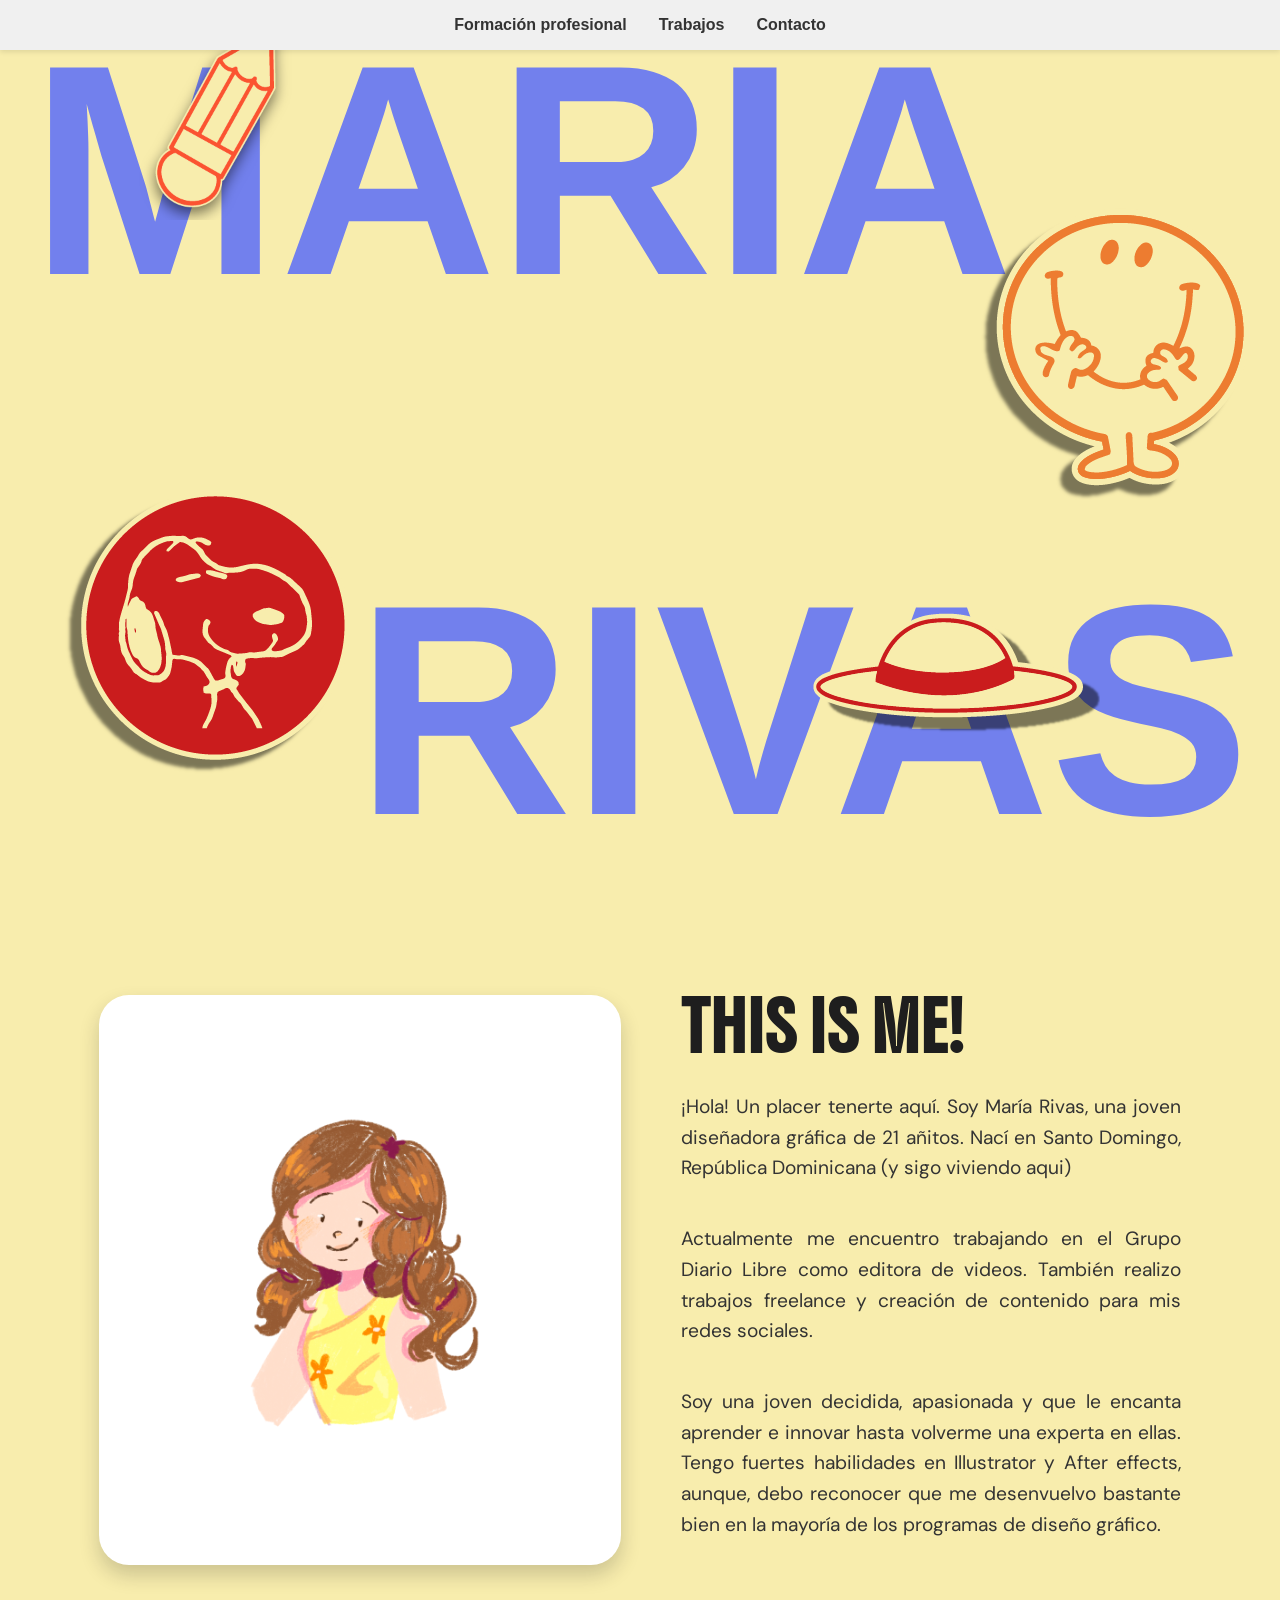
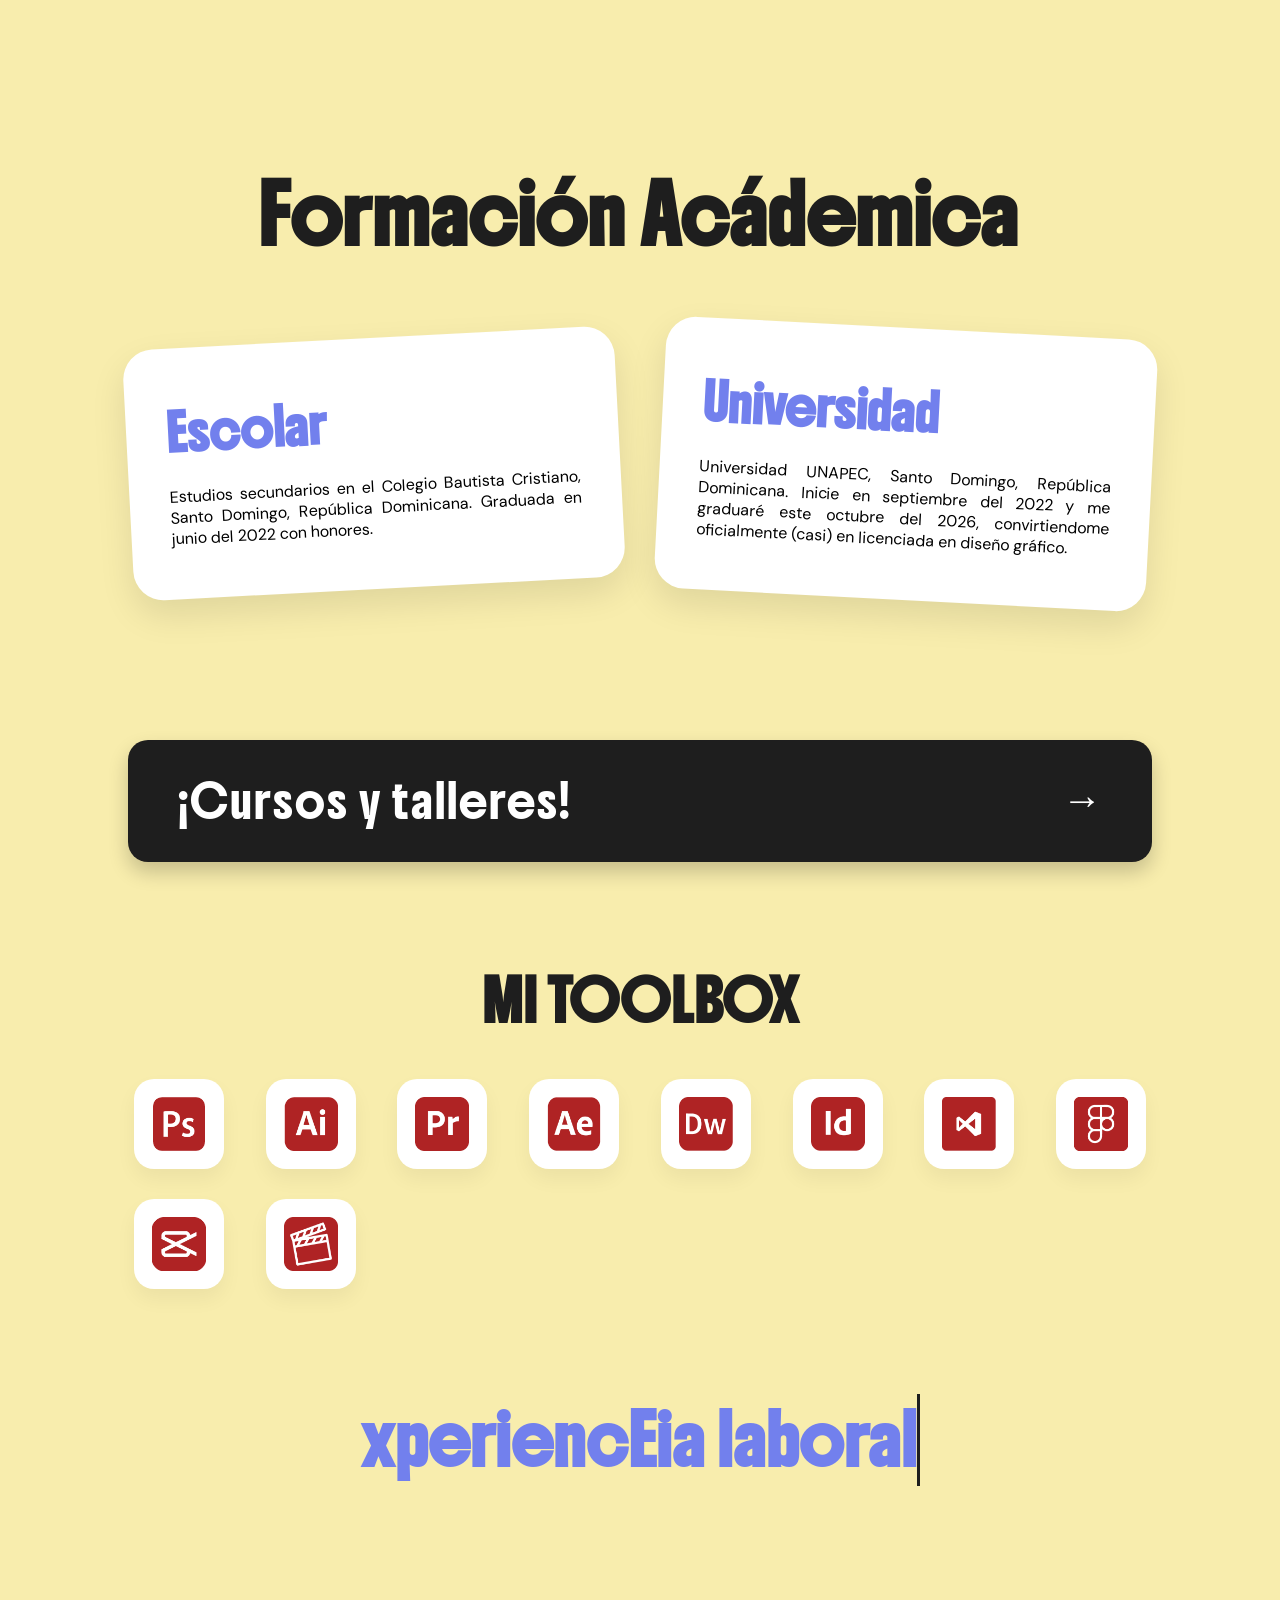
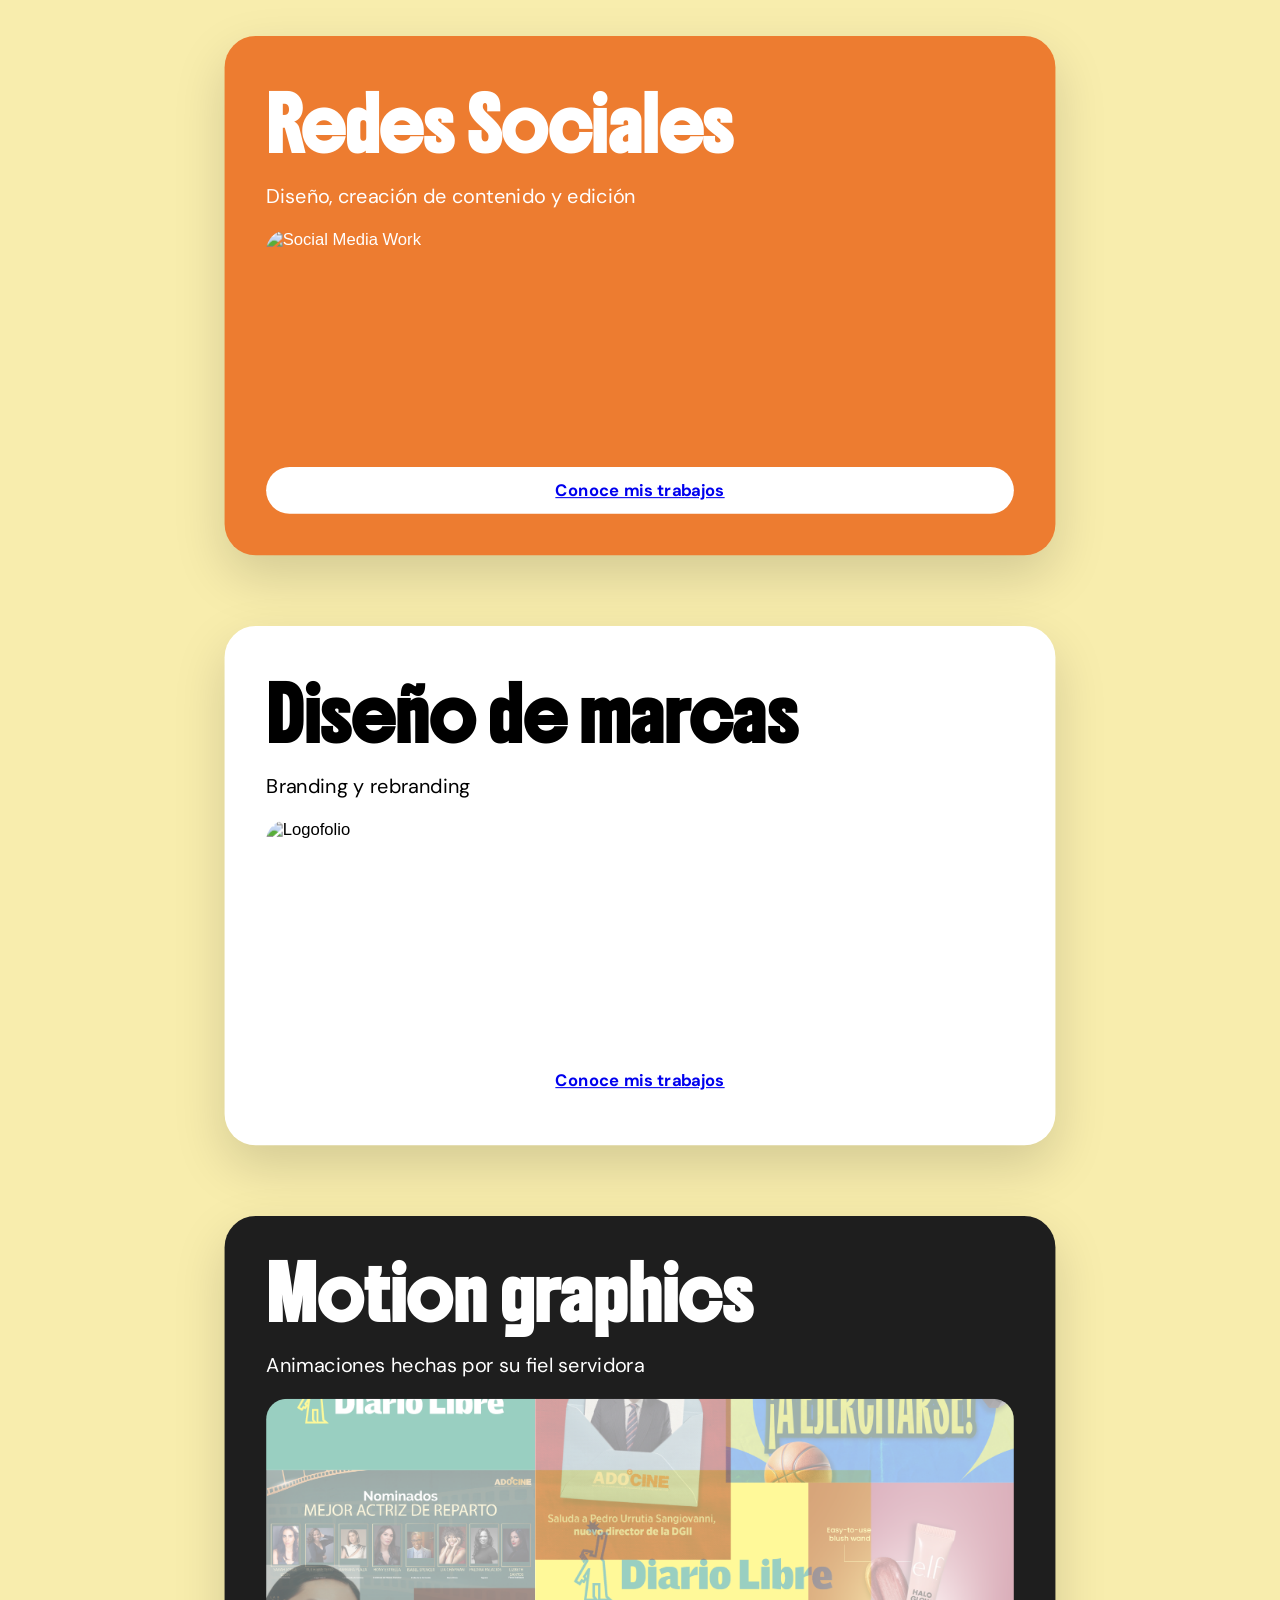
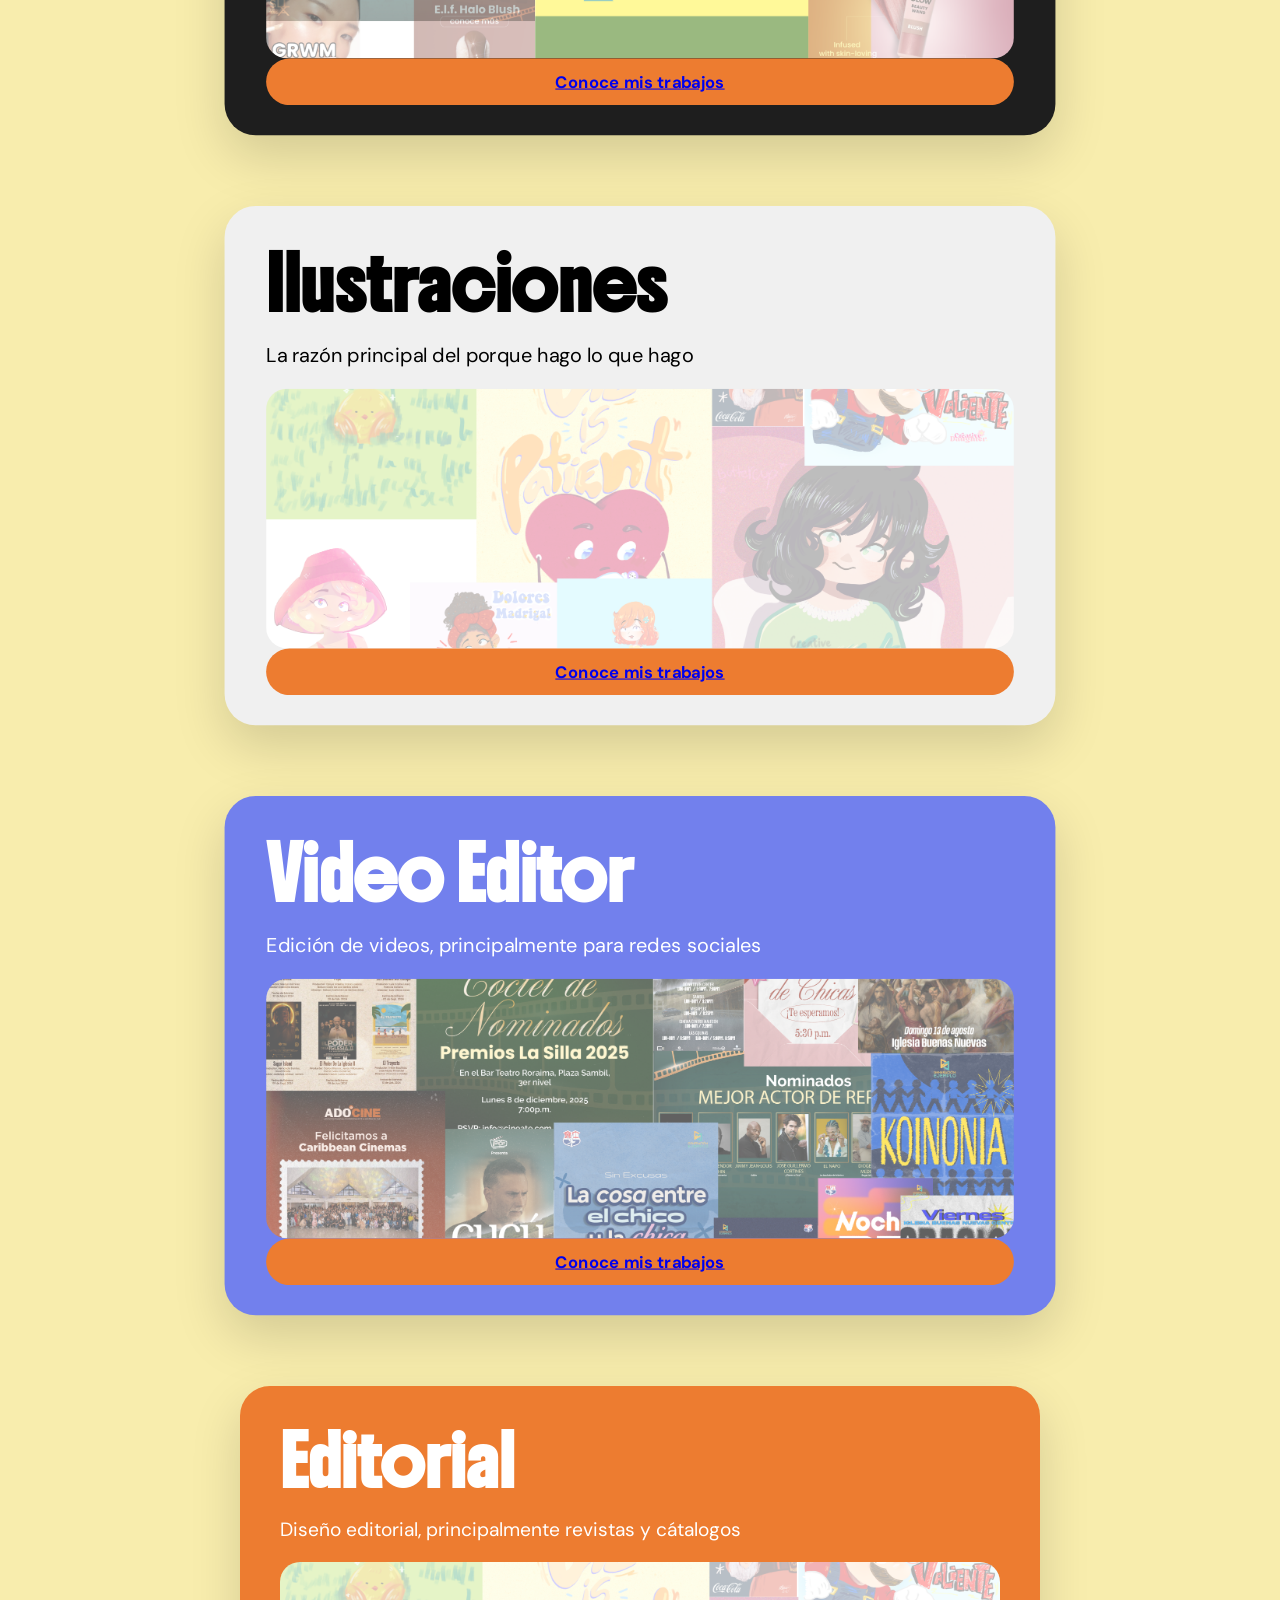
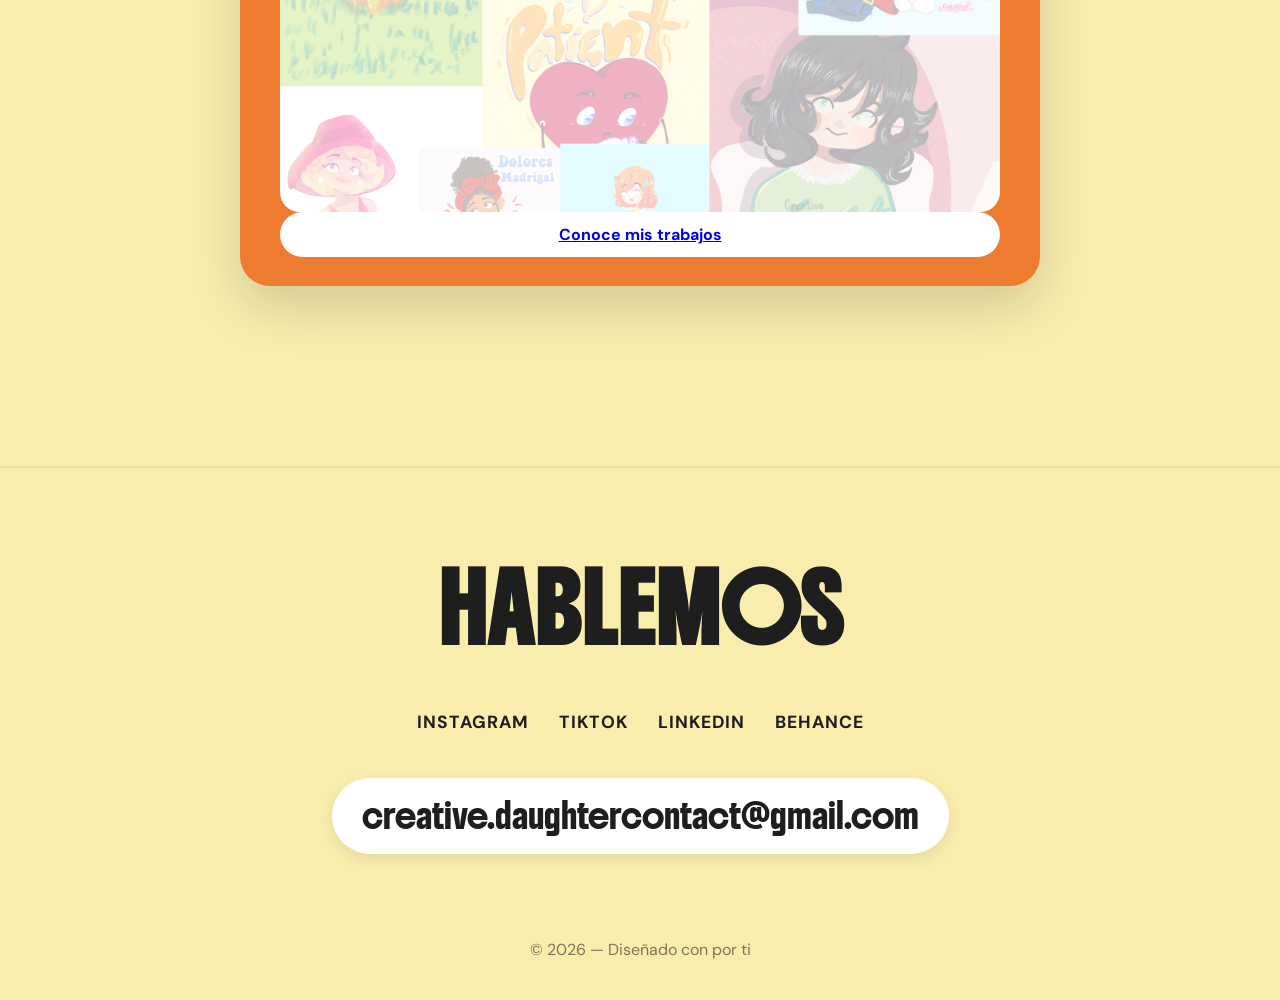
==== index.html @ 7b5ccd57 "Add files via upload" ====
<!DOCTYPE html>
<html lang="en">
<head>
  <meta charset="UTF-8" />
  <meta name="viewport" content="width=device-width, initial-scale=1.0" />
  <title>María Rivas Portfolio</title>
 <link rel="preconnect" href="https://fonts.googleapis.com">
<link rel="preconnect" href="https://fonts.gstatic.com" crossorigin>
<link href="https://fonts.googleapis.com/css2?family=BBH+Hegarty&family=Bahiana&family=Boldonse&family=DM+Sans:ital,opsz,wght@0,9..40,100..1000;1,9..40,100..1000&family=Englebert&family=Figtree:ital,wght@0,300..900;1,300..900&family=Inconsolata:wght@200..900&family=League+Gothic&family=Mea+Culpa&family=Momo+Signature&family=Momo+Trust+Display&family=Outfit:wght@100..900&family=Rubik+Spray+Paint&family=Syne+Mono&family=Zalando+Sans+SemiExpanded:ital,wght@0,200..900;1,200..900&display=swap" rel="stylesheet">
  <link rel="stylesheet" href="styles.css" />

</head>
<body>
  <div class="liquid-bg">
  <div class="blob color-1"></div>
  <div class="blob color-2"></div>
  <div class="blob color-3"></div>
</div>
  <header id="navbar">
    <nav>
      <ul class="nav-links">
        <li><a href="knowme.html" target="_blank">Formación profesional</a></li>
        <li><a href="trabajos.html" target="_blank">Trabajos</a></li>
        <li><a href="contacto.html" target="_blank">Contacto</a></li>
      </ul>
    </nav>
  </header>

 <section class="hero">
  <h1 class="bg-text maria">MARIA</h1>
  <h1 class="bg-text rivas">RIVAS</h1>

 <!-- Decoraciones posicionadas --> <div class="decorations"> 
    <img src="multimedia/iconos/stickers-02.png" alt="Circle" class="slide-in circle" /> 
    <img src="multimedia/iconos/stickers-04.png" alt="Hat" class="slide-in hat" /> 
    <img src="multimedia/iconos/stickers-05.png"alt= "Pencil" class="slide-in pencil" /> 
    <img src="multimedia/iconos/stickers-03.png" alt="Smile" class="slide-in smile" /> 
</div>
</section>
<section class="about">
  <div class="flip-card">
    <div class="flip-card-inner">
      <!-- Cara frontal -->
      <div class="flip-card-front">
        <img src="multimedia/iconos/IMG_5028.PNG" alt="Front" />
      </div>
      <!-- Cara trasera -->
      <div class="flip-card-back">
        <img src="https://res.cloudinary.com/dh9rltust/image/upload/v1775101078/fqs_2026-03-30_200544220185421A1C_zqckno.jpg" alt="Back" />
      </div>
    </div>
  </div>

  <div class="about-content">
    <h1>THIS IS ME!</h1>
    <p class="texto">
      ¡Hola! Un placer tenerte aquí. Soy María Rivas, una joven diseñadora gráfica de 21 añitos. Nací en Santo Domingo, República Dominicana (y sigo viviendo aqui)
<p class="texto">Actualmente me encuentro trabajando en el Grupo Diario Libre como editora de videos. También realizo trabajos freelance y creación de contenido para mis redes sociales.</p>
<p class="texto">Soy una joven decidida, apasionada y que le encanta aprender e innovar hasta volverme una experta en ellas. Tengo fuertes habilidades en Illustrator y After effects, aunque, debo reconocer que me desenvuelvo bastante bien en la mayoría de los programas de diseño gráfico.</p>


  </div>
</section>
<section class="dual-cards-section">
  <h2 class="dual-section-title">Formación Acádemica</h2>
  
  <div class="dual-cards-container">
    <div class="info-slant-card card-left">
      <h3 class="card-subtitle">Escolar</h3>
      <p class="texto">
        Estudios secundarios en el Colegio Bautista Cristiano, Santo Domingo, República Dominicana. Graduada en junio del 2022 con honores.
      </p>
    </div>

    <div class="info-slant-card card-right">
      <h3 class="card-subtitle">Universidad</h3>
      <p class="texto">
        Universidad UNAPEC, Santo Domingo, República Dominicana. Inicie en septiembre del 2022 y me graduaré este octubre del 2026, convirtiendome oficialmente (casi) en licenciada en diseño gráfico. 
      </p>
    </div>
  </div>
</section>
<section class="full-width-button-section">
  <a href="knowme.html" class="banner-button">
    <span class="banner-text">¡Cursos y talleres!</span>
    <span class="banner-icon">→</span>
  </a>
</section>
<section class="software-section">
  <div class="software-container">
    <h2 class="software-title">MI TOOLBOX</h2>
    <div class="software-grid">
      <div class="software-item">
        <img src="multimedia/iconos/logos-06.png" alt="Adobe Photoshop" title="Photoshop">
      </div>
      <div class="software-item">
        <img src="multimedia/iconos/logos-07.png" alt="Adobe Illustrator" title="Illustrator">
      </div>
      <div class="software-item">
        <img src="multimedia/iconos/logos-08.png" alt="Adobe Premiere" title="Premiere Pro">
      </div>
      <div class="software-item">
        <img src="multimedia/iconos/logos-09.png" alt="Adobe After Effects" title="After Effects">
      </div>
      <div class="software-item">
        <img src="multimedia/iconos/logos-10.png" alt="Figma" title="Figma">
      </div>
      <div class="software-item">
        <img src="multimedia/iconos/logoss-11.png" alt="Adobe InDesign" title="InDesign">
      </div>
      <div class="software-item">
        <img src="multimedia/iconos/logoss-12.png" alt="Adobe Lightroom" title="Lightroom">
      </div>
      <div class="software-item">
        <img src="multimedia/iconos/logoss-13.png" alt="CapCut" title="CapCut">
      </div>
      <div class="software-item">
        <img src="multimedia/iconos/logoss-14.png" alt="Media Encoder" title="Media Encoder">
      </div>
      <div class="software-item">
        <img src="multimedia/iconos/finalcut 2.png" alt="DaVinci Resolve" title="DaVinci Resolve">
      </div>
    </div>
  </div>
</section>

</section>
<section class="stack-container">
  <h1 class="dual-section-title" id="typing-title">Experiencia laboral  </h1>

  <div class="stack-card" id="social-media">
    <div class="card-content">
      <h2>Redes Sociales</h2>
      <p>Diseño, creación de contenido y edición</p>
      <img src="multimedia/Diseño sin título/2 copy.png" alt="Social Media Work">
      <button class="boton2"><a href="socialmedia.html">Conoce mis trabajos</a></button>
    </div>
  </div>

  <div class="stack-card" id="logofolio">
    <div class="card-content">
      <h2>Diseño de marcas</h2>
      <p>Branding y rebranding</p>
      <img src="multimedia/Diseño sin título/1 copy.png" alt="Logofolio">
      <button class="boton2"><a href="logofolio-detail.html">Conoce mis trabajos</a></button>
    </div>
  </div>

  <div class="stack-card" id="motion">
    <div class="card-content">
      <h2>Motion graphics</h2>
      <p>Animaciones hechas por su fiel servidora</p>
      <img src="multimedia/Diseño sin título/2.png" alt="Motion Graphics">
      <button class="boton"><a href="motion-detail.html">Conoce mis trabajos</a></button>
    </div>
  </div>

  <div class="stack-card" id="ilustracion">
    <div class="card-content">
      <h2>Ilustraciones</h2>
      <p>La razón principal del porque hago lo que hago</p>
      <img src="multimedia/Diseño sin título/1.png" alt="Ilustración">
      <button class="boton"><a href="ilustracion-detail.html">Conoce mis trabajos</a></button>
    </div>
  </div>

  <div class="stack-card" id="video">
    <div class="card-content">
      <h2>Video Editor</h2>
      <p>Edición de videos, principalmente para redes sociales</p>
      <img src="multimedia/Diseño sin título/3.png" alt="Video">
      <button class="boton"><a href="video-details.html">Conoce mis trabajos</a></button>
    </div>
  </div>



  <div class="stack-card" id="editorial">
    <div class="card-content">
      <h2>Editorial</h2>
      <p>Diseño editorial, principalmente revistas y cátalogos</p>
      <img src="multimedia/Diseño sin título/1.png" alt="Editorial">
      <button class="boton2" ><a href="editorial-detail.html">Conoce mis trabajos</a></button>
    </div>
  </div>
</section>
<footer class="main-footer">
  <div class="footer-content">
    <h2 class="footer-logo">HABLEMOS</h2>
    
    <div class="footer-socials">
      <a href="https://www.instagram.com/rivas.folio_/?hl=es" target="_blank" class="social-link">Instagram</a>
      <a href="https://www.tiktok.com/@rivassss.25?_r=1&_t=ZS-94QGg4v92FM
" target="_blank" class="social-link">TikTok</a>
      <a href="https://www.linkedin.com/in/mariagrivassanchez/" target="_blank" class="social-link">LinkedIn</a>
      <a href="https://www.behance.net/mariarivas3" target="_blank" class="social-link">Behance</a>
    </div>

    <div class="footer-email">
      <a href="mailto:creative.daughtercontact@gmail.com" class="email-link">creative.daughtercontact@gmail.com</a>
    </div>

    <div class="footer-bottom">
      <p class="texto">© 2026 — Diseñado con por ti</p>
    </div>
  </div>
</footer>


  <script src="script.js"></script>
</body>
</html>
---- styles.css ----
/* Reset básico */
* {
  margin: 0;
  padding: 0;
  box-sizing: border-box;
}

body {
  font-family: 'Segoe UI', sans-serif;
}

/* Barra de navegación */
#navbar {
  position: fixed;
  top: 0;
  width: 100%;
  transition: background-color 0.3s ease;
  z-index: 1000;
}

#navbar.transparent {
  background-color: transparent;
}

#navbar.solid {
  background-color: #f0f0f0; /* Cambia este color según tu estilo */
  box-shadow: 0 2px 5px rgba(0, 0, 0, 0.1);
}

.nav-links {
  display: flex;
  justify-content: center;
  list-style: none;
  padding: 1rem;
}

.nav-links li {
  margin: 0 1rem;
}

.nav-links a {
  text-decoration: none;
  color: #333;
  font-weight: bold;
  transition: color 0.3s ease;
}

.nav-links a:hover {
  color: #0077cc;
}
.hero {
  background-color: #F8EDAD; /* Amarillo vibrante */
  height: 100vh;
  position: relative;
  overflow: hidden;
}

/* Texto de fondo */
.bg-text {
  position: absolute;
  font-size: 300px;
  font-weight: bold;
 font-family: "BBH Hegarty", sans-serif;
  color: #7280ED;
  opacity: 100; /* efecto de fondo, puedes ajustar */
  line-height: 1;
  pointer-events: none; /* no interfiere con clics */
}

.bg-text.maria {
  top: 20px; /* margen para no chocar con la barra */
  left: 30px;
}

.bg-text.rivas {
  bottom: 40px; /* margen para respetar la siguiente sección */
  right: 30px;
}

/* Posiciones específicas de las imágenes */
.circle {
  position: absolute;
  bottom: 120px;   /* justo debajo de la M */
  left: 60px;
  width: 300px;
  opacity: 0;
  transform: translateY(50px);
}

.hat {
  position: absolute;
  bottom: 70px;   /* parte inferior izquierda de la R */
  right: 180px;
  width: 300px;
  opacity: 0;
  transform: translateY(50px);
}

.pencil {
  position: absolute;
  top: 20px;       /* cerca de la barra de navegación */
  left: 10%;
  transform: translateX(-50%) translateY(-50px);
  width: 200px;
  opacity: 0;
}

.smile {
  position: absolute;
  top: 200px;      /* al lado de la A */
  right: 10px;
  width: 300px;
  opacity: 0;
  transform: translateX(50px);
}

/* Animación slide-in */
.decorations img.visible {
  opacity: 1;
  transform: translate(0, 0);
  transition: transform 1s ease, opacity 1s ease;
}
.about {
  display: flex;
  align-items: center;
  justify-content: center;
  padding: 80px;
  gap: 60px;
  background-color: #F8EDAD;
  opacity: 0;
  transform: translateY(30px);
  transition: opacity 1.2s ease,transorm 1.2s ease;

}

.about.visible{
  opacity: 1;
  transform: translateY(0);
}

/* Flip card */
.flip-card {
  background-color: transparent;
  width: 522px;
  height: 570px;
  perspective: 1000px;
}

.flip-card-inner {
  position: relative;
  width: 100%;
  height: 100%;
  transition: transform 0.8s;
  transform-style: preserve-3d;
}

.flip-card:hover .flip-card-inner {
  transform: rotateY(180deg);
}

.flip-card-front,
.flip-card-back {
  position: absolute;
  width: 100%;
  height: 100%;
  background-color: #fff;
  backface-visibility: hidden;
  display: flex;
  align-items: center;
  justify-content: center;
  border-radius: 30px;
  box-shadow: #1e1e1e33 0px 10px 20px;
  
}

.flip-card-front img,
.flip-card-back img {
  width: 378px;
  height: 504px;
  object-fit: cover;
}

/* Cara trasera */
.flip-card-back {
  transform: rotateY(180deg);
}

/* Contenido al lado del flip card */
.about-content {
  max-width: 500px;
}

.about-content h1 {
  font-family: "Boldonse", system-ui;
  font-weight: 400;
  font-style: normal;
  font-size: 3rem;
  margin-bottom: 20px;
  color: #1e1e1e;
}

.about-content p {
  font-size: 1.2rem;
  line-height: 1.6;
  margin-bottom: 40px;
  color: #333;
}

.btn-knowme {
  padding: 12px 24px;
  font-size: 1rem;
  font-family: "DM Sans", sans-serif;
  font-weight: bold;
  background-color: #ED7C30;
  color: #F8EDAD;
  border: none;
  cursor: pointer;
  transition: background-color 0.3s ease;
  border-radius: 30px;
  text-decoration: none;
}

.btn-knowme:hover {
  background-color: #BD530B;
  text-decoration: none;
}

.texto{font-family: "DM Sans", sans-serif;
  font-optical-sizing: auto;
  font-weight: <weight>;
  font-style: normal;
text-align: justify;
}
.programs {
  padding: 80px 40px;
  text-align: center;
  background-color:#F8EDAD ;
  position: relative;
}

.programs-header h1 {
  font-size: 3rem;
  margin-bottom: 10px;
  color: #1e1e1e;
}

.programs-header h2 {
  font-size: 1.5rem;
  color: #555;
  margin-bottom: 60px;
}

.programs-content {
  display: flex;
  justify-content: center;
  gap: 80px;
}

/* Lado izquierdo */
.programs-left .row {
  display: flex;
  justify-content: center;
  gap: 40px;
  margin-bottom: 40px;
}

@keyframes blurIn {
  0% {
    filter: blur(20px);
    opacity: 0;
    transform: scale(1);
  }
  100% {
    filter: blur(0);
    opacity: 1;
    transform: scale(1);
  }
}
.program-card {
  text-align: center;
}

.program-card img {
  width: 204px;
  height: 204px;
  object-fit: contain;
  animation: blurIn 1.2s ease forwards;
}

.program-card p {
  margin-top: 10px;
  font-size: 1rem;
  font-weight: bold;
}

/* Lado derecho */
.programs-right {
  display: flex;
  gap: 40px;
}

.column {
  display: flex;
  flex-direction: column;
  gap: 30px;
}

.mini-card {
  text-align: center;
}

.mini-card img {
  width: 90px;
  height: 90px;
  object-fit: contain;
  animation: blurIn 1.2s ease forwards;
}

.mini-card p {
  margin-top: 8px;
  font-size: 0.9rem;
  font-weight: bold;
}
/* Estilo inicial del título */
#typing-title {
  font-size: 3rem;
  color: #7280ED;
  border-right: 3px solid #1e1e1e; /* cursor */
  white-space: nowrap;
  overflow: hidden;
  font-family: boldonse, system-ui;
}
/* ===============================
   GLASS ICONOCLASIA – ICONS
   =============================== */

/* Base glass style */
.program-card img,
.mini-card img {
  position: relative;
  padding: 20px;

  background: rgba(255, 255, 255, 0.25);
  backdrop-filter: blur(12px);
  -webkit-backdrop-filter: blur(12px);

  border-radius: 24px;

  box-shadow:
    0 8px 30px rgba(0, 0, 0, 0.12),
    inset 0 1px 1px rgba(255, 255, 255, 0.4);

  transition:
    transform 0.35s ease,
    box-shadow 0.35s ease,
    background 0.35s ease;

  overflow: hidden;
  will-change: transform;
}

/* Floating animation */
@keyframes glassFloat {
  0% {
    transform: translateY(0) scale(1);
  }
  50% {
    transform: translateY(-4px) scale(1.02);
  }
  100% {
    transform: translateY(0) scale(1);
  }
}

/* Light reflection (shine) */
.program-card img::after,
.mini-card img::after {
  content: "";
  position: absolute;
  inset: -40%;

  background: linear-gradient(
    120deg,
    transparent 30%,
    rgba(255, 255, 255, 0.6) 50%,
    transparent 70%
  );

  transform: translateX(-120%) rotate(25deg);
  transition: transform 0.8s ease;
  pointer-events: none;
}

/* Hover interaction */
.program-card img:hover,
.mini-card img:hover {
  animation: glassFloat 1.8s ease-in-out infinite;

  box-shadow:
    0 15px 40px rgba(0, 0, 0, 0.18),
    inset 0 1px 1px rgba(255, 255, 255, 0.6);

  background: rgba(255, 255, 255, 0.35);
}

/* Shine animation on hover */
.program-card img:hover::after,
.mini-card img:hover::after {
  transform: translateX(120%) rotate(25deg);
}
/* ===============================
   SLIDE-OUT CODES CARD
   =============================== */

.codes-card {
  position: absolute;
  top: 50%;
  left: 0;

  height: 70%;
  max-height: 520px;

  transform: translate(-85%, -50%);
  z-index: 30;

  display: flex;
  align-items: stretch;

  transition: transform 0.5s cubic-bezier(0.4, 0, 0.2, 1);
}


/* Reveal on hover */
.codes-card:hover {
  transform: translate(0, -50%);
}

/* Handle (visible part) */
.codes-handle {
  writing-mode: vertical-rl;
  transform: rotate(180deg);

  background: rgba(255, 255, 255, 0.35);
  backdrop-filter: blur(10px);

  padding: 22px 14px;
  font-weight: bold;
  font-size: 1rem;
  letter-spacing: 1px;

  border-radius: 0 20px 20px 0;
  cursor: pointer;

  box-shadow: 4px 0 20px rgba(0, 0, 0, 0.15);
}

/* Main card */
.codes-content {
  width: 420px;
  padding: 40px 36px;

  background: rgba(255, 255, 255, 0.28);
  backdrop-filter: blur(18px);
  -webkit-backdrop-filter: blur(18px);

  border-radius: 0 32px 32px 0;

  box-shadow:
    0 30px 60px rgba(0, 0, 0, 0.25),
    inset 0 1px 1px rgba(255, 255, 255, 0.45);

  font-family: "DM Sans", sans-serif;
}


.codes-content h3 {
  font-size: 1.6rem;
  margin-bottom: 22px;
}

.codes-content li {
  font-size: 1.05rem;
  margin-bottom: 12px;
}

.codes-content h4 {
  font-size: 1.2rem;
  margin-top: 24px;
}

.codes-content p {
  font-size: 1rem;
}

.subtitulos{font-family: boldonse, system-ui;
  color:#0077cc;
  font-weight: 400;
  font-style: normal;
  font-size: 2rem;
  margin-bottom: 20px;
  text-align: center;
}

.texto2{font-family: "DM Sans", sans-serif;
  font-optical-sizing: auto;
  font-weight: <weight>;
  font-style: normal;
text-align: center;
}
 .card-swap-container {
  height: 600vh; /* crea espacio para scroll */
  position: relative;
}

.card-swap {
  position: sticky;
  top: 20vh;
  width: 70%;
  height: 60vh;
  margin: auto;
  background: rgba(255,255,255,0.35);
  backdrop-filter: blur(15px);
  border-radius: 32px;
  display: flex;
  flex-direction: column;
  align-items: center;
  justify-content: center;
  box-shadow: 0 20px 40px rgba(0,0,0,0.2);
  transition: transform 0.5s ease, opacity 0.5s ease;
}

.card-swap img {
  width: 260px;
  height: 260px;
  object-fit: cover;
  border-radius: 20px;
  margin-top: 16px;
}
.stack-container {
  background-color: #F8EDAD; /* Mismo fondo que tu web */
  padding: 5vh 10%;
  display: flex;
  flex-direction: column;
  align-items: center;
  gap: 10vh; /* Espacio entre el inicio de cada tarjeta */
  padding-bottom: 20vh;
}

.stack-card {
  position: sticky;
  top: 10vh; /* Donde se detiene la tarjeta al hacer scroll */
  width: 100%;
  max-width: 800px;
  height: 500px;
  background: white;
  border-radius: 30px;
  display: flex;
  overflow: hidden;
  box-shadow: 0 20px 50px rgba(0,0,0,0.15);
  transition: transform 0.3s ease;
}

/* Colores diferentes para cada tarjeta para que resalten al apilarse */
.stack-card:nth-child(1) { background-color: #7280ED; color: white; }
.stack-card:nth-child(2) { background-color: #ED7C30; color: white; }
.stack-card:nth-child(3) { background-color: #ffffff; }
.stack-card:nth-child(4) { background-color: #1e1e1e; color: white; }
.stack-card:nth-child(5) { background-color: #f0f0f0; }
.stack-card:nth-child(6) { background-color: #7280ED; color: white; }
.stack-card:nth-child(7) { background-color: #ED7C30; color: white; }

.card-content {
  padding: 40px;
  display: flex;
  flex-direction: column;
  justify-content: center;
  width: 100%;
}

.card-content h2 {
  font-family: "Boldonse", sans-serif;
  font-size: 3rem;
  margin-bottom: 10px;
}

.card-content p {
  font-family: "DM Sans", sans-serif;
  font-size: 1.2rem;
  margin-bottom: 20px;
}

.card-content img {
  width: 100%;
  height: 250px;
  object-fit: cover;
  border-radius: 20px;
}

/* Efecto visual de "achicamiento" opcional al bajar */
.stack-card {
  transform-origin: top center;
}
.liquid-bg {
  position: fixed;
  top: 0;
  left: 0;
  width: 100vw;
  height: 100vh;
  z-index: -1; 
  overflow: hidden;
  /* Aumentamos el desenfoque para que parezca un gradiente suave */
  filter: blur(100px); 
  background-color: #F8EDAD; /* Color base */
}

.blob {
  position: absolute;
  width: 600px; /* Círculos más grandes para mejor mezcla */
  height: 600px;
  border-radius: 50%;
  opacity: 0.6;
  mix-blend-mode: multiply; /* Esto ayuda a que los colores se fundan entre sí */
  transition: transform 0.5s cubic-bezier(0.1, 0, 0.3, 1);
}

/* Posiciones iniciales más dispersas */
.color-1 { background: #7280ED; top: -10%; left: -10%; }
.color-2 { background: #ED7C30; top: 40%; left: 50%; }
.color-3 { background: #FFFFFF; bottom: -10%; right: -10%; }

.boton {
  padding: 12px 24px;
  font-size: 1rem;
  font-family: "DM Sans", sans-serif;
  font-weight: bold;
  background-color: #ED7C30;
  color: #F8EDAD;
  border: none;
  cursor: pointer;
  transition: background-color 0.3s ease;
  border-radius: 30px;
}

.boton:hover {
  background-color: #BD530B;
}

.boton2 {
  padding: 12px 24px;
  font-size: 1rem;
  font-family: "DM Sans", sans-serif;
  font-weight: bold;
  background-color: white;
  color: #7280ED;
  border: none;
  cursor: pointer;
  transition: background-color 0.3s ease;
  border-radius: 30px;
}

.boton2:hover {
  background-color: #333;
}

/* Sección Know Me */
.knowme-section {
  min-height: 100vh;
  padding: 100px 10%;
  display: flex;
  flex-direction: column;
  align-items: flex-end; /* Alinea el contenido a la derecha */
  justify-content: center;
  position: relative;
  z-index: 1;
}

#typing-text {
  font-family: "Boldonse", sans-serif;
  font-size: 4rem;
  color: #1e1e1e; /* Asegúrate que no sea blanco o transparente */
  text-align: right;
  min-height: 1.2em;
  position: relative;
  z-index: 20; /* Por encima de cualquier fondo */
}

.typing-container {
  width: 100%;
  position: relative;
  z-index: 20;
}

/* Cursor del efecto typing */
.cursor {
  display: inline-block;
  width: 10px;
  background-color: #ED7C30;
  margin-left: 5px;
  animation: blink 0.7s infinite;
}

@keyframes blink {
  0%, 100% { opacity: 1; }
  50% { opacity: 0; }
}

/* Contenedor del ProfileCard */
#profile-card-container {
  width: 100%;
  display: flex;
  justify-content: flex-end; /* Mantiene la tarjeta a la derecha también */
}

.overlap-card-section {
  position: relative;
  width: 100%;
  background-color: white;
  border-radius: 30px 30px 0 0;
  margin-top: -100px; /* Cubre parte del texto anterior */
  z-index: 10;
  transform: translateY(80px);
  transition: transform 0.6s cubic-bezier(0.25,1,0.5,1);
  min-height: 80vh;
}

.overlap-card-section:hover {
  transform: translateY(0);
}

.split-container {
  display: flex;
  padding: 100px 10%; /* Aumentamos el margen lateral al 10% */
  gap: 100px;         /* Espacio claro entre texto y tarjetas */
  align-items: flex-start;
  width: 100%;
  max-width: 1400px;  /* Evita que en pantallas gigantes se separen demasiado */
  margin: 0 auto;     /* Centra todo el bloque en la pantalla */
}

.info-side {
  flex: 1;            /* Toma el espacio disponible de forma equilibrada */
  display: flex;
  flex-direction: column;
  padding-right: 20px;
  /* ELIMINADO: justify-content: center; (Esto era lo que causaba el corte) */
}
.sticky-text {
  position: sticky;
  top: 150px;
  width: 100%;       
  max-width: 450px;  /* Limitamos el ancho para que no choque con las cards */
  text-align: left;
}

/* Lado derecho con el stack */
.stack-side {
  flex: 1;
  display: flex;
  flex-direction: column;
  align-items: flex-end;
  gap: 160px; /* Espacio entre disparos de scroll */
  padding-bottom: 300px;
  margin-left: 60px;
}

.subtitulos {
  font-family: boldonse, system-ui;
  color: #0077cc;
  font-weight: 400;
  font-size: 3rem;   /* Un poco más grande para que destaque */
  margin-bottom: 20px;
  text-align: left;  /* Cambiado de center a left para que respete el margen */
}

.texto2 {
  font-family: "DM Sans", sans-serif;
  font-size: 1.2rem;
  line-height: 1.7;
  text-align: left;  /* Cambiado de center a left */
  color: #333;
}

.card-item {
  position: sticky;
  top: 100px;
  width: 455px;
  height: 572px;
  background: #f0f0f0;
  border-radius: 30px; /* Radio de las esquinas */
  box-shadow: 0 10px 30px rgba(0,0,0,0.1);
  display: flex;
  align-items: center;
  justify-content: center;
  
  /* ESTO ES LO MÁS IMPORTANTE */
  overflow: hidden; /* Corta cualquier contenido (como la imagen) que intente salir de los bordes redondeados */
  
  transition: transform 0.3s ease;
  border: 1px solid rgba(0,0,0,0.05);
}

.card-item img {
  width: 100%;       /* Ocupa todo el ancho de la tarjeta */
  height: 100%;      /* Ocupa todo el alto de la tarjeta */
  object-fit: cover; /* Ajusta la imagen para llenar el espacio sin deformarse */
  display: block;    /* Elimina espacios extra en la base de la imagen */
}


.texto22 {
  font-family: "DM Sans", sans-serif;
  font-size: 1.2rem;
  line-height: 1.7;
  text-align: center;  /* Cambiado de center a left */
  color: #333;
}
/* Contenedor padre */
.decoraciones-caida {
  position: absolute;
  top: 0;
  left: 0;
  width: 100%;
  height: 100%;
  pointer-events: none; /* Permite hacer clic a través de ellos */
  z-index: 5; /* Por encima del fondo, pero debajo del texto */
}

/* Estado inicial (Arriba de la pantalla) */
.objeto-caida {
  position: absolute;
  opacity: 0;
  transform: translateY(-100vh) rotate(0deg); /* Empieza muy arriba */
  transition: transform 0.6s cubic-bezier(0.5, 0, 0.75, 0), 
    opacity 0.3s ease;
}

/* Estado final (Donde aterrizan) */
.objeto-caida.caer {
  opacity: 1;
  transform: translateY(0) rotate(15deg); /* Cae a su posición y gira un poco */
}

/* Posiciones específicas de "aterrizaje" */
.decor-1 { top: 80vh; left: 10%; width: 50px;transition-delay: 0.01s; }
.decor-2 { top: 90vh; right: 15%; width: 80px; transition-delay: 0.05s; }
.decor-3 { top: 75vh; left: 50%; width: 40px; transition-delay: 0.1s; }

/* ===============================
   SECCIÓN DUAL CARDS (INCLINADAS)
   =============================== */

.dual-cards-section {
  background-color: #F8EDAD; /* Mismo fondo de la web */
  padding: 100px 10%;
  text-align: center;
  overflow: hidden; /* Evita que la inclinación cree scroll horizontal */
}

.dual-section-title {
  font-family: "Boldonse", sans-serif;
  font-size: 3.5rem;
  color: #1e1e1e;
  margin-bottom: 60px;
}

.dual-cards-container {
  display: flex;
  justify-content: space-between;
  align-items: center;
  gap: 40px;
  flex-wrap: wrap; /* Para que sea responsive en móviles */
}

.info-slant-card {
  flex: 1;
  min-width: 300px;
  max-width: 500px;
  background: white;
  padding: 50px 40px;
  border-radius: 30px;
  box-shadow: 0 15px 35px rgba(0, 0, 0, 0.1);
  transition: transform 0.4s ease, box-shadow 0.4s ease;
  display: flex;
  flex-direction: column;
  gap: 20px;
}

/* Inclinación Tarjeta Izquierda */
.card-left {
  transform: rotate(-3deg);
}

/* Inclinación Tarjeta Derecha */
.card-right {
  transform: rotate(3deg);
}

/* Títulos dentro de las tarjetas */
.card-subtitle {
  font-family: "Boldonse", sans-serif;
  font-size: 2.2rem;
  color: #7280ED; /* Color azul de tu marca */
  text-align: left;
}

/* Hover para que se enderecen un poco y resalten */
.info-slant-card:hover {
  transform: rotate(0deg) translateY(-10px);
  box-shadow: 0 25px 50px rgba(0, 0, 0, 0.15);
  z-index: 10;
}

/* Ajuste para móviles */
@media (max-width: 768px) {
  .dual-cards-container {
    flex-direction: column;
    align-items: center;
  }
  
  .card-left, .card-right {
    transform: rotate(0deg); /* Quitamos inclinación en móvil para mejor lectura */
    width: 100%;
  }
}
/* ===============================
   SECCIÓN BOTÓN ANCHO COMPLETO
   =============================== */

.full-width-button-section {
  background-color: #F8EDAD; /* Fondo igual a la web */
  padding: 40px 10%; /* Mismo margen lateral que el resto de secciones */
  display: flex;
  justify-content: center;
}

.banner-button {
  display: flex;
  justify-content: space-between; /* Texto a la izquierda, flecha a la derecha */
  align-items: center;
  width: 100%; /* Ocupa todo el ancho del contenedor */
  background-color: #1e1e1e; /* Color oscuro para que resalte */
  color: white;
  text-decoration: none;
  padding: 30px 50px;
  border-radius: 20px; /* Bordes redondeados como tus cards */
  transition: all 0.4s cubic-bezier(0.175, 0.885, 0.32, 1.275);
  box-shadow: 0 10px 20px rgba(0, 0, 0, 0.2);
}

.banner-text {
  font-family: "Boldonse", sans-serif;
  font-size: 2rem;
  letter-spacing: 2px;
}

.banner-icon {
  font-size: 2.5rem;
  transition: transform 0.4s ease;
}

/* --- EFECTO HOVER --- */

.banner-button:hover {
  background-color: #7280ED; /* Cambia al azul de tu marca al pasar el mouse */
  transform: scale(1.02); /* Crece un poquito */
  box-shadow: 0 15px 30px rgba(114, 128, 237, 0.4);
}

.banner-button:hover .banner-icon {
  transform: translateX(20px); /* La flecha se mueve a la derecha */
}

/* Ajuste para móviles */
@media (max-width: 768px) {
  .full-width-button-section {
    padding: 20px 5%;
  }
  
  .banner-text {
    font-size: 1.2rem;
  }
  
  .banner-button {
    padding: 20px 30px;
  }
}

/* Estilo base del título */
.dual-section-title {
  font-family: "Boldonse", sans-serif;
  font-size: 3.5rem;
  color: #1e1e1e;
  margin-bottom: 60px;
  display: inline-block; /* Importante para el cursor */
  border-right: 4px solid transparent; /* El cursor */
  white-space: nowrap;
  overflow: hidden;
  vertical-align: bottom;
}

/* Clase que se activará con JS */
.typing-active {
  border-right-color: #7280ED; /* Color del cursor (tu azul) */
  animation: blink 0.7s step-end infinite;
}

/* Animación del parpadeo del cursor */
@keyframes blink {
  from, to { border-color: transparent }
  50% { border-color: #7280ED; }
}
/* ===============================
   FOOTER SECTION
   =============================== */

.main-footer {
  background-color: #F8EDAD; /* Fondo amarillo de la web */
  padding: 80px 10% 40px 10%;
  border-top: 2px solid rgba(0,0,0,0.05); /* Línea sutil de separación */
  text-align: center;
}

.footer-content {
  display: flex;
  flex-direction: column;
  align-items: center;
  gap: 40px;
}

.footer-logo {
  font-family: "Boldonse", sans-serif;
  font-size: 4rem;
  color: #1e1e1e;
  margin: 0;
}

.footer-socials {
  display: flex;
  gap: 30px;
  flex-wrap: wrap;
  justify-content: center;
}

.social-link {
  font-family: "DM Sans", sans-serif; /* O la que uses para cuerpo */
  font-weight: 700;
  text-transform: uppercase;
  text-decoration: none;
  color: #1e1e1e;
  font-size: 1.1rem;
  letter-spacing: 1px;
  transition: all 0.3s ease;
  position: relative;
}

/* Línea animada debajo de los links */
.social-link::after {
  content: '';
  position: absolute;
  width: 0;
  height: 2px;
  bottom: -5px;
  left: 0;
  background-color: #7280ED;
  transition: width 0.3s ease;
}

.social-link:hover {
  color: #7280ED;
}

.social-link:hover::after {
  width: 100%;
}

.footer-email {
  margin-top: 20px;
}

.email-link {
  font-family: "Boldonse", sans-serif;
  font-size: 1.5rem;
  color: #1e1e1e;
  text-decoration: none;
  background: white;
  padding: 15px 30px;
  border-radius: 50px;
  box-shadow: 0 5px 15px rgba(0,0,0,0.08);
  transition: all 0.3s ease;
}

.email-link:hover {
  background-color: #1e1e1e;
  color: white;
  transform: translateY(-5px);
}

.footer-bottom {
  margin-top: 60px;
  opacity: 0.5;
}

/* Responsive */
@media (max-width: 768px) {
  .footer-logo {
    font-size: 2.5rem;
  }
  .footer-socials {
    gap: 20px;
  }
}
/* ===============================
   SECCIÓN PROGRAMAS (TOOLBOX)
   =============================== */

.software-section {
  background-color: #F8EDAD; /* Fondo amarillo */
  padding: 60px 10%;
  text-align: center;
}

.software-title {
  font-family: "Boldonse", sans-serif;
  font-size: 2.5rem;
  color: #1e1e1e;
  margin-bottom: 40px;
}

.software-grid {
  display: grid;
  grid-template-columns: repeat(auto-fit, minmax(100px, 1fr)); /* Se adapta solo */
  gap: 30px;
  justify-items: center;
  align-items: center;
}

.software-item {
  width: 90px;
  height: 90px;
  background: white;
  border-radius: 20px; /* Bordes suaves */
  display: flex;
  justify-content: center;
  align-items: center;
  box-shadow: 0 10px 20px rgba(0, 0, 0, 0.05);
  transition: all 0.3s ease;
}

.software-item img {
  width: 60%; /* Ajusta el tamaño del icono dentro del cuadro */
  height: auto;
  filter: grayscale(20%); /* Un toque sutil de estilo */
  transition: all 0.3s ease;
}

/* Efecto al pasar el mouse */
.software-item:hover {
  transform: translateY(-10px) rotate(5deg); /* Pequeño salto e inclinación */
  box-shadow: 0 15px 30px rgba(114, 128, 237, 0.2); /* Sombra azul marca */
}

.software-item:hover img {
  filter: grayscale(0%);
  transform: scale(1.1);
}

/* Ajuste para móviles */
@media (max-width: 768px) {
  .software-grid {
    grid-template-columns: repeat(5, 1fr); /* 5 columnas en tablet */
    gap: 15px;
  }
  .software-item {
    width: 70px;
    height: 70px;
  }
}

@media (max-width: 480px) {
  .software-grid {
    grid-template-columns: repeat(3, 1fr); /* 3 columnas en móvil */
  }
}

/* ===============================
   ESTILO DE CARPETAS (ARCHIVE)
   =============================== */

/* ===============================
   ESTILO DE CARPETAS (OPTIMIZADO)
   =============================== */

.folder-page {
  background-color: #F8EDAD; /* Fondo amarillo consistente */
}

.archive-section {
  padding: 80px 10% 60px 10%; /* 10% de área de respeto lateral */
  min-height: 100vh;
  display: flex;
  flex-direction: column;
  align-items: center; /* Centraliza la cuadrícula y el header */
}

.archive-header {
  margin-bottom: 50px; /* Reduce espacio para que las carpetas suban */
  text-align: center;  /* Centraliza el texto */
  width: 100%;
}

.centered-title {
  font-family: "Boldonse", sans-serif;
  font-size: 4rem;
  text-transform: uppercase; /* Todo en Mayúsculas */
  letter-spacing: 5px;
  color: #1e1e1e;
  margin-bottom: 10px;
}

.folder-description {
  font-family: "DM Sans", sans-serif;
  font-size: 1.1rem;
  color: #333;
  max-width: 600px;
  margin: 0 auto; /* Centra el párrafo */
  line-height: 1.6;
}

.folder-grid {
  display: grid;
  grid-template-columns: repeat(auto-fit, minmax(300px, 1fr));
  gap: 35px;
  width: 100%;
  max-width: 1200px; /* Evita que se dispersen demasiado en pantallas ultra-wide */
  perspective: 1000px;
}

/* Estructura de la Carpeta */
.folder-item {
  text-decoration: none;
  display: flex;
  flex-direction: column;
  transition: transform 0.4s cubic-bezier(0.175, 0.885, 0.32, 1.275);
}

.folder-tab {
  width: 90px;
  height: 25px;
  border-radius: 12px 12px 0 0;
  margin-left: 20px;
  position: relative;
  bottom: -2px;
}

.folder-body {
  height: 200px; /* Un poco más compactas para que quepan mejor */
  border-radius: 20px;
  padding: 25px;
  display: flex;
  flex-direction: column;
  justify-content: space-between;
  box-shadow: 0 10px 25px rgba(0,0,0,0.1);
}

.folder-name {
  font-family: "Boldonse", sans-serif;
  font-size: 2rem;
  line-height: 0.9;
  color: white;
}

.folder-count {
  font-family: "Inconsolata", monospace;
  font-size: 1rem;
  color: rgba(255, 255, 255, 0.7);
  text-align: right;
}

/* Colores */
.color-blue .folder-tab, .color-blue .folder-body { background-color: #7280ED; }
.color-orange .folder-tab, .color-orange .folder-body { background-color: #ED7C30; }
.color-dark .folder-tab, .color-dark .folder-body { background-color: #1e1e1e; }
.color-pink .folder-tab, .color-pink .folder-body { background-color: #FFB6C1; }
.color-green .folder-tab, .color-green .folder-body { background-color: #58D68D; }
.color-purple .folder-tab, .color-purple .folder-body { background-color: #4A55A2; }

/* Efecto Hover */
.folder-item:hover {
  transform: translateY(-12px) rotateX(8deg);
}

/* Responsivo */
@media (max-width: 768px) {
  .centered-title { font-size: 2.5rem; }
  .archive-section { padding: 60px 5%; }
}

/* =========================================
   NUEVAS ETIQUETAS: VENTANA DE CONTACTO
   ========================================= */

.contact-main-container {
  padding: 80px 10% 80px 10%; /* Área de respeto lateral 10% */
  display: flex;
  flex-direction: column;
  align-items: center;
  background-color: #F8EDAD;
  min-height: 100vh;
}

.contact-sub-info {
  font-family: "DM Sans", sans-serif;
  font-size: 1.2rem;
  color: #333;
  margin-top: -20px;
  margin-bottom: 40px;
  text-align: center;
}

/* El contenedor blanco del formulario */
.contact-form-wrapper {
  background: white;
  width: 100%;
  max-width: 650px;
  padding: 45px;
  border-radius: 40px; /* Bordes muy redondeados como tus cards */
  box-shadow: 0 20px 40px rgba(0, 0, 0, 0.08);
  border: 1px solid rgba(0,0,0,0.03);
}

.custom-booking-form {
  display: flex;
  flex-direction: column;
  gap: 25px;
}

.input-block-new {
  display: flex;
  flex-direction: column;
  gap: 8px;
}

.label-custom {
  font-family: "DM Sans", sans-serif;
  font-weight: 700;
  font-size: 0.95rem;
  color: #1e1e1e;
  padding-left: 5px;
}

/* Estilo para Inputs, Selects y Textarea */
.input-field-custom, 
.select-field-custom, 
.textarea-field-custom {
  width: 100%;
  padding: 16px 20px;
  border-radius: 18px;
  border: 2px solid #f4f4f4;
  background-color: #fdfdfd;
  font-family: "DM Sans", sans-serif;
  font-size: 1rem;
  transition: all 0.3s ease;
}

.input-field-custom:focus, 
.select-field-custom:focus, 
.textarea-field-custom:focus {
  outline: none;
  border-color: #7280ED; /* Tu azul de marca */
  background-color: #fff;
  box-shadow: 0 5px 15px rgba(114, 128, 237, 0.1);
}

/* Botón de envío especial */
.submit-button-fancy {
  background-color: #1e1e1e;
  color: white;
  font-family: "Boldonse", sans-serif;
  font-size: 1.3rem;
  padding: 20px;
  border: none;
  border-radius: 20px;
  cursor: pointer;
  letter-spacing: 2px;
  transition: all 0.4s cubic-bezier(0.175, 0.885, 0.32, 1.275);
  margin-top: 15px;
  position: relative;
  overflow: hidden;
}

.submit-button-fancy:hover {
  background-color: #7280ED;
  transform: scale(1.03);
  box-shadow: 0 15px 30px rgba(114, 128, 237, 0.3);
}

/* Responsivo para móviles */
@media (max-width: 768px) {
  .contact-form-wrapper {
    padding: 30px 20px;
  }
  .contact-main-container {
    padding: 60px 5%;
  }
}
/* =========================================
   D/* =========================================
   DETALLE DE TRABAJO CORREGIDO (SOCIAL MEDIA)
   ========================================= */

/* =========================================
   DETALLE DE TRABAJO CORREGIDO (SOCIAL MEDIA)
   ========================================= */

.work-detail-container {
  /* Aumento de padding superior para evitar que el navbar tape el título */
  padding: 160px 10% 80px 10%; 
  background-color: #F8EDAD;
  min-height: 100vh;
  display: flex;
  flex-direction: column;
  align-items: center;
}

.category-header {
  text-align: center;
  width: 100%;
  margin-bottom: 40px;
}

.category-tag {
  font-family: "Inconsolata", monospace;
  color: #7280ED;
  text-transform: uppercase;
  font-weight: 600;
  letter-spacing: 2px;
}

/* Estilos de cuenta y galería */
.account-section {
  margin-top: 40px;
  width: 100%;
}

.account-info {
  text-align: left;
  margin-bottom: 30px;
  border-left: 5px solid #7280ED;
  padding-left: 20px;
}

.account-title {
  font-family: "Boldonse", sans-serif;
  font-size: 2.2rem;
  color: #1e1e1e;
  margin-bottom: 10px;
}

.section-divider {
  border: 0;
  height: 1px;
  background-image: linear-gradient(to right, rgba(0,0,0,0), rgba(0,0,0,0.1), rgba(0,0,0,0));
  margin: 60px 0;
}

.work-gallery {
  display: grid;
  grid-template-columns: repeat(auto-fill, minmax(300px, 1fr));
  grid-auto-rows: 250px;
  gap: 20px;
}

.gallery-item {
  position: relative;
  overflow: hidden;
  border-radius: 25px;
  background-color: #fff;
  box-shadow: 0 10px 30px rgba(0,0,0,0.05);
}

.gallery-item.large { grid-column: span 2; grid-row: span 2; }
.gallery-item.tall { grid-row: span 2; }

.gallery-item img {
  width: 100%;
  height: 100%;
  object-fit: cover;
  transition: transform 0.5s ease;
}

.gallery-item:hover img {
  transform: scale(1.08);
}

/* --- BOTÓN "VOLVER" ESTILO STICKER CORREGIDO --- */
.back-navigation {
  margin-top: 80px;
  width: 100%;
  display: flex;
  justify-content: center;
}

.back-btn {
  font-family: "Boldonse", sans-serif;
  text-decoration: none;
  background-color: #ED7C30; /* Naranja de tu marca */
  color: #F8EDAD;            /* Color crema de fondo */
  font-size: 1.3rem;
  padding: 18px 45px;
  border-radius: 50px;
  display: inline-flex;
  align-items: center;
  gap: 12px;
  transition: all 0.4s cubic-bezier(0.175, 0.885, 0.32, 1.275);
  box-shadow: 0 10px 20px rgba(237, 124, 48, 0.3);
  border: none;
}

.back-btn:hover {
  background-color: #1e1e1e; /* Cambio a negro */
  color: white;
  transform: scale(1.1) rotate(-3deg); /* Efecto sticker */
  box-shadow: 0 15px 30px rgba(0, 0, 0, 0.2);
}

/* Media Query para móviles */
@media (max-width: 768px) {
  .work-detail-container { padding-top: 120px; }
  .gallery-item.large { grid-column: span 1; grid-row: span 1; }
  .account-title { font-size: 1.8rem; }
  .back-btn { font-size: 1.1rem; padding: 15px 30px; }
}

/* =========================================
   CUADRÍCULA SECUNDARIA (POSTS & REELS)
   ========================================= */

.secondary-grid {
  display: grid;
  grid-template-columns: repeat(3, 1fr); /* 3 columnas */
  grid-gap: 20px;
  margin-top: 40px;
  width: 100%;
  max-width: 1000px;
}

.grid-item {
  position: relative;
  overflow: hidden;
  border-radius: 20px;
  background-color: #fff;
  box-shadow: 0 10px 20px rgba(0,0,0,0.05);
  transition: transform 0.3s ease;
}

/* El REEL ocupa dos filas de alto */
.grid-item.tall {
  grid-row: span 2;
}

.grid-item img {
  width: 100%;
  height: 100%;
  object-fit: cover;
  display: block;
}

/* Overlay al pasar el mouse */
.grid-overlay {
  position: absolute;
  top: 0; left: 0;
  width: 100%; height: 100%;
  background: rgba(114, 128, 237, 0.85); /* Azul de la sección */
  display: flex;
  justify-content: center;
  align-items: center;
  opacity: 0;
  transition: opacity 0.3s ease;
}

.grid-overlay span {
  color: white;
  font-family: "Boldonse", sans-serif;
  font-size: 1rem;
  transform: translateY(10px);
  transition: transform 0.3s ease;
}

.grid-item:hover .grid-overlay { opacity: 1; }
.grid-item:hover .grid-overlay span { transform: translateY(0); }
.grid-item:hover { transform: translateY(-5px); }

/* Ajuste móvil para que no se vea minúsculo */
@media (max-width: 768px) {
  .secondary-grid {
    grid-template-columns: 1fr 1fr; /* 2 columnas en móvil */
  }
  .grid-item.tall {
    grid-row: span 1; /* En móvil todos iguales para mejor flujo */
    height: 300px;
  }
}
/* --- CONTENEDOR PRINCIPAL DEL SLIDER --- */
.main-slider-container {
  width: 100%;
  max-width: 900px;
  margin: 0 auto;
  position: relative;
  overflow: hidden;
  border-radius: 20px;
  box-shadow: 0 10px 30px rgba(0,0,0,0.1);
  aspect-ratio: 16 / 9; /* Ajusta esto a 1/1 si tus artes son mayormente cuadrados */
  background-color: #fff;
}

/* EL TRACK: El ancho debe ser 100% * número de imágenes */
.slider-track {
  display: flex;
  width: 300%; /* 3 imágenes = 300% */
  height: 100%;
  transition: transform 0.7s cubic-bezier(0.65, 0, 0.35, 1);
}

/* CADA SLIDE: Debe ser exactamente 1/3 del track */
.slide {
  width: 33.3333%; 
  height: 100%;
}

.slide img {
  width: 100%;
  height: 100%;
  object-fit: cover; /* Cambia a 'contain' si no quieres que se corte nada de la imagen */
  display: block;
}

/* PUNTOS (DOTS) */
.slider-dots {
  position: absolute;
  bottom: 15px;
  left: 50%;
  transform: translateX(-50%);
  display: flex;
  gap: 10px;
  z-index: 10;
}

.dot {
  width: 12px;
  height: 12px;
  background: rgba(255, 255, 255, 0.5);
  border-radius: 50%;
  cursor: pointer;
  transition: all 0.3s ease;
  border: 2px solid transparent;
}

.dot.active {
  background: #7280ED; /* Color azul de tu marca */
  transform: scale(1.2);
  border-color: white;
}

/* --- CONTENEDORES DE VIDEO --- */
.video-item {
  background-color: #000; /* Fondo negro para que el video destaque */
  border-radius: 12px;
  overflow: hidden;
  box-shadow: 0 8px 25px rgba(0,0,0,0.15);
  display: flex;
  flex-direction: column;
}

.video-item video {
  width: 100%;
  height: 100%;
  object-fit: cover; /* Asegura que llene el contenedor sin bandas negras */
}

.video-label {
  background: #1e1e1e;
  color: #fff;
  font-family: 'Inconsolata', monospace;
  font-size: 0.75rem;
  padding: 8px;
  text-align: center;
  text-transform: uppercase;
}

/* --- MEDIDAS EXACTAS --- */
.format-16-9 {
  aspect-ratio: 16 / 9;
}

.format-9-16 {
  aspect-ratio: 9 / 16;
  max-width: 320px; /* Para que los reels no se vean gigantes en desktop */
  justify-self: center;
}

.format-1-1 {
  aspect-ratio: 1 / 1;
  max-width: 400px;
  justify-self: center;
}

/* --- GRIDS DE DISTRIBUCIÓN --- */

/* Adocine: 2 arriba (16:9), 3 abajo (Reels y Post) */
.motion-grid-adocine {
  display: grid;
  grid-template-columns: repeat(6, 1fr);
  gap: 25px;
}

.motion-grid-adocine .format-16-9 { grid-column: span 3; } /* 2 por fila */
.motion-grid-adocine .format-9-16 { grid-column: span 2; } /* 3 por fila (junto al post) */
.motion-grid-adocine .format-1-1 { grid-column: span 2; }

/* Cucu: 2 Reels centrados */
.motion-grid-cucu {
  display: flex;
  justify-content: center;
  gap: 30px;
}

/* Inedito: Centrado y destacado */
.full-width {
  max-width: 1000px;
  margin: 0 auto;
}

/* Ajuste para móviles */
@media (max-width: 768px) {
  .motion-grid-adocine { grid-template-columns: 1fr; }
  .motion-grid-adocine .format-16-9, 
  .motion-grid-adocine .format-9-16, 
  .motion-grid-adocine .format-1-1 { 
    grid-column: span 1; 
  }
  .motion-grid-cucu { flex-direction: column; align-items: center; }
}

/* --- DIARIO LIBRE GRID --- */
.motion-grid-diario {
  display: grid;
  grid-template-columns: 2fr 1fr; /* El horizontal ocupa el doble que el vertical */
  gap: 30px;
  align-items: end; /* Alinea los textos de abajo */
  max-width: 1100px;
  margin: 0 auto;
}

/* Ajuste para que el 16:9 de Diario Libre no sea infinito */
.motion-grid-diario .format-16-9 {
  width: 100%;
}

/* Ajuste para que el Reel en esta sección se vea bien escalado */
.motion-grid-diario .format-9-16 {
  width: 100%;
  max-width: 350px;
  justify-self: end;
}

/* RESPONSIVE DIARIO LIBRE */
@media (max-width: 900px) {
  .motion-grid-diario {
    grid-template-columns: 1fr; /* Uno sobre otro en móviles */
    justify-items: center;
  }
  
  .motion-grid-diario .format-9-16 {
    justify-self: center;
  }
}
/* --- SECCIÓN PERSONALES --- */

/* Contenedor del video 1080p destacado */
.personal-highlight {
  margin-bottom: 40px;
  max-width: 1000px;
  margin-left: auto;
  margin-right: auto;
}

/* Grid de 6 Reels: 3 columnas, 2 filas */
.personal-reels-grid {
  display: grid;
  grid-template-columns: repeat(3, 1fr); /* 3 columnas iguales */
  gap: 25px;
  width: 100%;
  max-width: 1100px;
  margin: 0 auto;
}

/* Aseguramos que los 9:16 personales mantengan su forma sin crecer de más */
.personal-reels-grid .format-9-16 {
  width: 100%;
  max-width: 320px; /* Tamaño ideal para desktop */
  justify-self: center;
}

/* RESPONSIVE PERSONALES */
@media (max-width: 1024px) {
  .personal-reels-grid {
    grid-template-columns: repeat(2, 1fr); /* 2 columnas en tablets */
  }
}

@media (max-width: 600px) {
  .personal-reels-grid {
    grid-template-columns: 1fr; /* 1 columna en móviles */
  }
  
  .personal-highlight {
    width: 100%;
  }
}
/* --- GRIDS ESPECÍFICOS DE EDICIÓN --- */

/* Diario Libre: 2 columnas para que los reportajes se vean grandes */
.video-grid-editorial {
  display: grid;
  grid-template-columns: repeat(2, 1fr);
  gap: 30px;
  max-width: 1100px;
  margin: 0 auto;
}

/* El 5to video de Diario Libre ocupa las dos columnas para cerrar la sección */
.dl-highlight {
  grid-column: span 2;
  width: 80% !important; /* Un poco más pequeño para que no sea gigante */
  margin: 0 auto;
}

/* Generación Ejemplo: 3 columnas para los 6 Reels */
.reels-grid-example {
  display: grid;
  grid-template-columns: repeat(3, 1fr);
  gap: 25px;
  max-width: 1100px;
  margin: 0 auto;
}

/* Formatos de Video (Reutilizando los de Motion Graphics) */
.format-16-9 {
  aspect-ratio: 16 / 9;
}

.format-9-16 {
  aspect-ratio: 9 / 16;
}

.video-item {
  background: #000;
  border-radius: 15px;
  overflow: hidden;
  box-shadow: 0 10px 30px rgba(0,0,0,0.1);
}

.video-item video {
  width: 100%;
  height: 100%;
  object-fit: cover;
}

/* Responsive */
@media (max-width: 850px) {
  .video-grid-editorial, .reels-grid-example {
    grid-template-columns: 1fr;
  }
  .dl-highlight {
    grid-column: span 1;
    width: 100% !important;
  }
}
/* --- ESTILOS EDICIÓN PERSONAL CON TEXTO --- */

/* Ajuste para la sección del medio (los 2 horizontales) */
.personal-editing-wide {
  display: flex;
  flex-direction: column;
  gap: 30px;
  max-width: 1000px;
  margin: 0 auto;
}

/* Cuadrícula 2x2 para la sección final */
.vertical-grid-2x2 {
  display: grid;
  grid-template-columns: repeat(2, 1fr);
  gap: 30px;
  max-width: 900px; /* Ancho controlado para que respete márgenes */
  margin: 0 auto;
}

.vertical-grid-2x2 .edit-card-vertical video {
  width: 100%;
  aspect-ratio: 9 / 16;
  border-radius: 20px;
  object-fit: cover;
  box-shadow: 0 15px 35px rgba(0,0,0,0.1);
}

/* Separadores sutiles */
.section-divider {
  border: 0;
  height: 1px;
  background-image: linear-gradient(to right, transparent, rgba(0,0,0,0.1), transparent);
  margin: 80px 0;
}

/* =========================================
   ESTILO MOODBOARD 2x2 (GRANDE Y AJUSTADO)
   ========================================= */

.gallery-section {
  padding: 60px 0;
  width: 90%; 
  max-width: 1200px; /* Aquí controlas que NO ocupen toda la pantalla */
  margin: 0 auto;
}

.moodboard-2x2 {
  display: grid;
  /* Creamos solo 2 columnas anchas */
  grid-template-columns: 1fr 1fr; 
  gap: 30px; /* Espacio entre imágenes */
  align-items: start;
}

.mood-item {
  position: relative;
  width: 100%;
  border-radius: 15px;
  overflow: hidden;
  background-color: #f0f0f0;
  box-shadow: 0 10px 30px rgba(0,0,0,0.1);
  transition: transform 0.4s ease;
}

/* FORMATO RECTANGULAR (Vertical 4:5) */
.mood-item.portrait {
  aspect-ratio: 1080 / 1350; 
}

/* FORMATO CUADRADO (1:1) */
.mood-item.square {
  aspect-ratio: 1 / 1;
}

.mood-item img {
  width: 100%;
  height: 100%;
  object-fit: cover; /* Asegura que la imagen llene el espacio sin estirarse */
  display: block;
}

/* Efecto hover */
.mood-item:hover {
  transform: translateY(-10px);
  box-shadow: 0 20px 40px rgba(0,0,0,0.2);
}

/* =========================================
   RESPONSIVE (Ajuste para móviles)
   ========================================= */

@media (max-width: 800px) {
  .moodboard-2x2 {
    grid-template-columns: 1fr; /* Una sola columna en móvil para que se vean imponentes */
    gap: 20px;
  }
  
  .gallery-section {
    width: 95%;
  }
}

/* Navegación inferior */
.back-navigation {
  text-align: center;
  padding: 50px 0;
}

.back-btn {
  font-family: 'Inconsolata', monospace;
  text-decoration: none;
  color: #1a1a1a;
  border: 1px solid #1a1a1a;
  padding: 15px 35px;
  transition: all 0.3s ease;
}

.back-btn:hover {
  background: #1a1a1a;
  color: #fff;
}
/* =========================================
   ESTILOS COMPLEMENTARIOS: SECCIÓN CREARE
   ========================================= */

.section-divider-title {
  font-family: 'DM Sans', sans-serif;
  font-size: 2.5rem;
  text-align: center;
  margin: 80px 0 50px 0;
  letter-spacing: 4px;
  text-transform: uppercase;
}

.creare-container {
  display: flex;
  flex-direction: column;
  gap: 60px; /* Espacio entre las filas de CREARE */
}

.creare-row {
  display: grid;
  /* Usamos 2 columnas iguales como en la primera sección */
  grid-template-columns: 1fr 1fr; 
  gap: 40px;
  align-items: center;
}

/* El texto de CREARE */
.creare-text {
  padding: 0 20px;
}

.creare-num {
  font-family: 'Inconsolata', monospace;
  font-size: 1.2rem;
  color: #888;
  display: block;
  margin-bottom: 10px;
}

.creare-text h3 {
  font-family: 'DM Sans', sans-serif;
  font-size: 1.8rem;
  margin-bottom: 20px;
}

.creare-text p {
  font-family: 'Inconsolata', monospace;
  font-size: 1.05rem;
  line-height: 1.8;
  color: #444;
}

/* --- RESPONSIVE PARA CREARE --- */

@media (max-width: 850px) {
  .creare-row {
    grid-template-columns: 1fr; /* En móvil se apilan */
    gap: 20px;
    text-align: center;
  }
  
  /* En móvil, el orden siempre será Imagen arriba, Texto abajo */
  .creare-row.reverse {
    display: flex;
    flex-direction: column-reverse;
  }

  .creare-text {
    padding: 20px 0;
  }
}

.step-number {
  font-family: 'Inconsolata', monospace;
  font-size: 1.2rem;
  color: #999;
  display: block;
  margin-bottom: 10px;
}

.creare-text h3 {
  font-family: 'DM Sans', sans-serif;
  font-size: 1.8rem;
  margin-bottom: 20px;
  text-transform: uppercase;
}

.creare-text p {
  font-family: 'Inconsolata', monospace;
  font-size: 1rem;
  line-height: 1.8;
  color: #555;
}

/* =========================================
   RESPONSIVE CREARE
   ========================================= */

@media (max-width: 900px) {
  .creare-row, .creare-row.reverse {
    flex-direction: column; /* Se apilan en móvil */
    text-align: center;
    gap: 30px;
  }

  .creare-image, .creare-text {
    max-width: 100%;
  }

  .creare-title {
    font-size: 2rem;
  }
}
/* =========================================
   SECCIÓN BRANDING / LOGOFOLIO
   ========================================= */

.branding-project {
  width: 90%;
  max-width: 1200px; /* Margen estricto */
  margin: 0 auto 100px auto;
}

/* Logo Principal */
.main-logo-display {
  width: 100%;
  margin-bottom: 60px;
  text-align: center;
}

.main-logo-display img {
  width: 100%;
  max-height: 500px;
  object-fit: contain; /* Para que el logo no se corte */
  margin-bottom: 30px;
}

.brand-intro {
  max-width: 700px;
  margin: 0 auto;
}

.brand-intro h2 {
  font-family: 'DM Sans', sans-serif;
  letter-spacing: 3px;
  font-size: 1.8rem;
  margin-bottom: 15px;
}

.brand-intro p {
  font-family: 'Inconsolata', monospace;
  color: #666;
  line-height: 1.6;
}

/* Grid de Aplicaciones del Branding */
.branding-grid {
  display: grid;
  grid-template-columns: repeat(2, 1fr); /* 2 columnas como la sección anterior */
  gap: 30px;
}

.brand-item {
  background-color: #f9f9f9;
  border-radius: 15px;
  overflow: hidden;
  box-shadow: 0 5px 15px rgba(0,0,0,0.05);
  display: flex;
  align-items: center;
  justify-content: center;
}

.brand-item img {
  width: 100%;
  height: 100%;
  object-fit: cover; /* Las aplicaciones llenan el espacio */
  display: block;
}

/* Clase para imágenes que queremos que resalten más */
.brand-item.large {
  grid-row: span 1;
}

/* Responsivo */
@media (max-width: 800px) {
  .branding-grid {
    grid-template-columns: 1fr; /* Una columna en móvil */
  }
  
  .main-logo-display img {
    max-height: 300px;
  }
}
/* =========================================
   EFECTO DE SOMBRA (SHADOW) PARA IMÁGENES
   ========================================= */

.branding-detail-section {
  padding: 80px 0;
  width: 90%;
  max-width: 1200px;
  margin: 0 auto;
}

/* Clase específica para el sombreado */
.shadow-focus {
  /* Sombra profunda y suave: desplazamiento x, desplazamiento y, difuminado, expansión, color */
  box-shadow: 0 20px 50px rgba(0, 0, 0, 0.15) !important; 
  border-radius: 20px;
  overflow: hidden;
  transition: transform 0.4s ease, box-shadow 0.4s ease;
}

/* Elevación extra al pasar el mouse */
.shadow-focus:hover {
  transform: translateY(-5px);
  box-shadow: 0 30px 60px rgba(0, 0, 0, 0.2) !important;
}

/* Aseguramos que el contenedor de CREARE-ROW respete el mismo tamaño de antes */
.creare-row {
  display: grid;
  grid-template-columns: 1fr 1fr;
  gap: 60px;
  align-items: center;
  margin-bottom: 80px;
}

.creare-row.reverse {
  direction: ltr; /* Mantenemos dirección estándar */
}

/* Ajuste para que en modo reversa los elementos se posicionen bien */
.creare-row.reverse .creare-text {
  order: 1;
}
.creare-row.reverse .mood-item {
  order: 2;
}

/* Responsive para móvil */
@media (max-width: 850px) {
  .creare-row, .creare-row.reverse {
    grid-template-columns: 1fr;
    text-align: center;
    gap: 30px;
  }
  
  .creare-row.reverse .creare-text {
    order: 2;
  }
  .creare-row.reverse .mood-item {
    order: 1;
  }
}
/* =========================================
   REBRANDING SLIDER
   ========================================= */

.rebranding-section {
  padding: 60px 0;
  overflow: hidden; /* Evita desbordes horizontales */
}

.swiper {
  width: 100%;
  max-width: 1200px; /* Respeto estricto de márgenes */
  padding-bottom: 50px;
}

.slider-image-container {
  width: 100%;
  /* Proporción Horizontal (ej. 16:9 o 2:1) */
  aspect-ratio: 16 / 7; 
  border-radius: 20px;
  overflow: hidden;
  background-color: #f0f0f0;
}

.slider-image-container img {
  width: 100%;
  height: 100%;
  object-fit: cover;
}

/* Personalización de flechas Swiper */
.swiper-button-next, .swiper-button-prev {
  color: #1a1a1a;
  transform: scale(0.7);
}

.slider-description-container {
  margin-top: 30px;
  min-height: 150px; /* Evita saltos de altura al cambiar texto */
  transition: opacity 0.3s ease;
}

/* =========================================
   ANIMACIÓN FADE IN (SCROLL REVEAL)
   ========================================= */

/* Estado inicial: El elemento está invisible y 30px más abajo */
.reveal {
  opacity: 0;
  transform: translateY(30px);
  transition: all 1s cubic-bezier(0.2, 1, 0.3, 1); /* Transición suave tipo Apple */
  visibility: hidden;
}

/* Estado activo: Se vuelve visible y sube a su posición original */
.reveal.active {
  opacity: 1;
  transform: translateY(0);
  visibility: visible;
}
/* --- SECCIONES SOCIAL MEDIA (NUEVO) --- */

.social-grid-wrapper {
  padding: 60px 5%;
  max-width: 1200px;
  margin: 0 auto;
}

.account-info {
  margin-bottom: 40px;
}

.account-title {
  font-family: 'Inconsolata', monospace;
  font-size: 1.5rem;
  font-weight: 600;
  letter-spacing: 2px;
  margin-bottom: 10px;
}

.folder-description {
  font-family: 'DM Sans', sans-serif;
  color: #666;
  max-width: 600px;
  line-height: 1.6;
}

/* El Grid de Formas Cuadradas y Rectangulares */
.bento-grid {
  display: grid;
  grid-template-columns: repeat(3, 1fr); /* 3 columnas base */
  gap: 15px;
}

.grid-item {
  background-color: #eee;
  overflow: hidden;
  border-radius: 0px; /* Bordes totalmente rectos como pediste */
}

.grid-item img {
  width: 100%;
  height: 100%;
  object-fit: cover;
  display: block;
  transition: transform 0.4s ease;
}

.grid-item:hover img {
  transform: scale(1.03);
}

/* Proporciones exactas */
.grid-item.square {
  aspect-ratio: 1 / 1;
}

.grid-item.vertical {
  aspect-ratio: 9 / 16;
  grid-row: span 2; /* Ocupa el espacio de dos filas hacia abajo */
}

/* Responsive */
@media (max-width: 768px) {
  .bento-grid {
    grid-template-columns: repeat(2, 1fr);
  }
  
  .grid-item.vertical {
    grid-row: auto;
    aspect-ratio: 4 / 5; /* Un poco menos alto en móviles */
  }
}
/* Estilos para el Overlay de Coming Soon */
.coming-soon-overlay {
  position: fixed;
  top: 0;
  left: 0;
  width: 100%;
  height: 100vh;
  background: rgba(255, 255, 255, 0.85); /* Fondo claro semitransparente */
  backdrop-filter: blur(10px); /* Desenfoque del fondo */
  display: flex;
  justify-content: center;
  align-items: center;
  z-index: 9999; /* Por encima de todo, incluso del navbar */
}

.coming-soon-content {
  text-align: center;
  padding: 40px;
  background: #ffffff;
  border-radius: 30px;
  box-shadow: 0 20px 40px rgba(0,0,0,0.1);
  max-width: 450px;
  border: 2px solid #F8EDAD; /* Color a juego con tu Hero */
}

.icon-box {
  font-size: 3rem;
  margin-bottom: 20px;
  animation: bounce 2s infinite;
}

.coming-soon-content h2 {
  font-family: 'League Gothic', sans-serif; /* Usando tus fuentes */
  font-size: 2.5rem;
  color: #1a1a1a;
  text-transform: uppercase;
  margin-bottom: 15px;
}

.coming-soon-content p {
  font-family: 'Figtree', sans-serif;
  color: #666;
  line-height: 1.6;
  margin-bottom: 30px;
}

.btn-back {
  display: inline-block;
  padding: 12px 30px;
  background-color: #1a1a1a;
  color: #fff;
  text-decoration: none;
  border-radius: 50px;
  font-weight: bold;
  transition: transform 0.3s ease;
}

.btn-back:hover {
  transform: scale(1.05);
  background-color: #000;
}

@keyframes bounce {
  0%, 100% { transform: translateY(0); }
  50% { transform: translateY(-10px); }
}

/* Contenedor específico para Instagram en secciones de edición */
.instagram-container {
    display: flex;
    flex-direction: column;
    align-items: center;
    background: #f4f4f4; /* Un gris suave para el fondo del embed */
    border-radius: 8px;
    overflow-y: auto; /* Permite scroll si el caption de Instagram es muy largo */
    max-height: 600px; /* Evita que el Reel estire demasiado la sección */
}

.instagram-container .instagram-media {
    min-width: 100% !important;
    margin: 0 !important;
}
//* ==========================================================================
   DISEÑO EDITORIAL - ESTILOS ESPECÍFICOS
   ========================================================================== */

/* 1. Contenedor Principal */
.editorial-showcase {
    padding: 60px 0;
    margin-bottom: 80px;
}

.editorial-text {
    max-width: 800px;
    margin: 0 auto 40px auto;
    text-align: center;
}

/* 2. Swiper Editorial (Efecto Revista/Libro) */
.mySwiperEditorial {
    width: 100%;
    padding-top: 50px;
    padding-bottom: 50px;
}

.mySwiperEditorial .swiper-slide {
    background-position: center;
    background-size: cover;
    width: 320px; /* Ancho de una página editorial estándar */
    height: 450px;
    filter: blur(1px);
    transition: all 0.5s ease;
    box-shadow: 0 15px 50px rgba(0, 0, 0, 0.3);
}

/* El slide que está en el centro se ve nítido */
.mySwiperEditorial .swiper-slide-active {
    filter: blur(0);
    transform: scale(1.1);
}

.mySwiperEditorial .swiper-slide img {
    width: 100%;
    height: 100%;
    object-fit: cover;
    border-radius: 4px;
}

/* Botones de navegación de Swiper */
.swiper-button-next, .swiper-button-prev {
    color: #1a1a1a;
}

/* 3. Cuadrícula de Catálogos (Imágenes Horizontales) */
.editorial-grid {
    display: flex;
    flex-direction: column; /* Apilado vertical para resaltar lo horizontal */
    gap: 50px;
    margin-top: 40px;
    max-width: 1100px;
    margin-left: auto;
    margin-right: auto;
}

.editorial-item.landscape {
    width: 100%;
    position: relative;
    overflow: hidden;
    border-radius: 15px;
    background-color: #f9f9f9;
    box-shadow: 0 10px 30px rgba(0, 0, 0, 0.08);
}

.editorial-item.landscape img {
    width: 100%;
    height: auto; /* Mantiene la proporción horizontal perfecta */
    display: block;
    transition: transform 0.6s cubic-bezier(0.25, 1, 0.5, 1);
}

/* Efecto hover elegante */
.editorial-item.landscape:hover img {
    transform: scale(1.03);
}

/* 4. Animaciones Reveal (Para que el contenido no aparezca vacío) */
.reveal {
    opacity: 0;
    transform: translateY(30px);
    transition: all 0.8s ease-out;
}

.reveal.active {
    opacity: 1;
    transform: translateY(0);
}

/* 5. Responsive */
@media (max-width: 768px) {
    .mySwiperEditorial .swiper-slide {
        width: 260px;
        height: 380px;
    }

    .editorial-grid {
        gap: 30px;
        padding: 0 15px;
    }
}
/* ==========================================
   SOLO PARA CELULARES (No afecta computadora)
   ========================================== */
@media (max-width: 768px) {
    
    /* 1. Ajuste del Menú (Navbar) */
    .nav-links {
        padding: 10px 5px;
        gap: 8px; /* Menos espacio entre botones */
        flex-wrap: wrap; /* Si son muchos, que bajen a la siguiente línea */
    }
    
    .nav-links a {
        font-size: 0.75rem; /* Letra un poco más pequeña en celular */
    }

    /* 2. Títulos Grandes */
    .dual-section-title, .centered-title {
        font-size: 2.5rem !important; /* Que no se salgan de la pantalla */
        line-height: 1.1;
        padding: 0 15px;
    }

    /* 3. Las Tarjetas del Index (Stack Cards) */
    .stack-card {
        width: 92% !important; /* Ocupan casi todo el ancho del cel */
        margin: 15px auto !important;
        padding: 25px 15px !important;
        height: auto !important; /* Que crezcan según el contenido */
    }

    .card-content h2 {
        font-size: 2.2rem !important;
    }

    /* 4. Grillas de Proyectos (Editorial, Social Media, etc.) */
    /* Esto hace que las columnas se pongan una debajo de otra */
    .editorial-grid, 
    .creare-row, 
    .columns, 
    .account-section {
        display: flex !important;
        flex-direction: column !important;
        gap: 30px !important;
    }

    .account-info {
        width: 100% !important;
        padding: 0 20px;
    }

    /* 5. Imágenes y Videos */
    /* Forzamos a que nada sea más ancho que el celular */
    img, video, .editorial-item, .grid-item, .edit-card-vertical {
        width: 100% !important;
        max-width: 100% !important;
        height: auto !important;
    }

    /* 6. El Slider de Logos (Logofolio) */
    .mySwiper {
        width: 100% !important;
    }
    
    #slide-text {
        width: 90% !important;
        padding: 20px !important;
    }

    /* 7. Footer (HABLEMOS) */
    .footer-logo {
        font-size: 3.5rem !important;
    }
    
    .footer-socials {
        flex-direction: column;
        gap: 15px;
        align-items: center;
    }
}
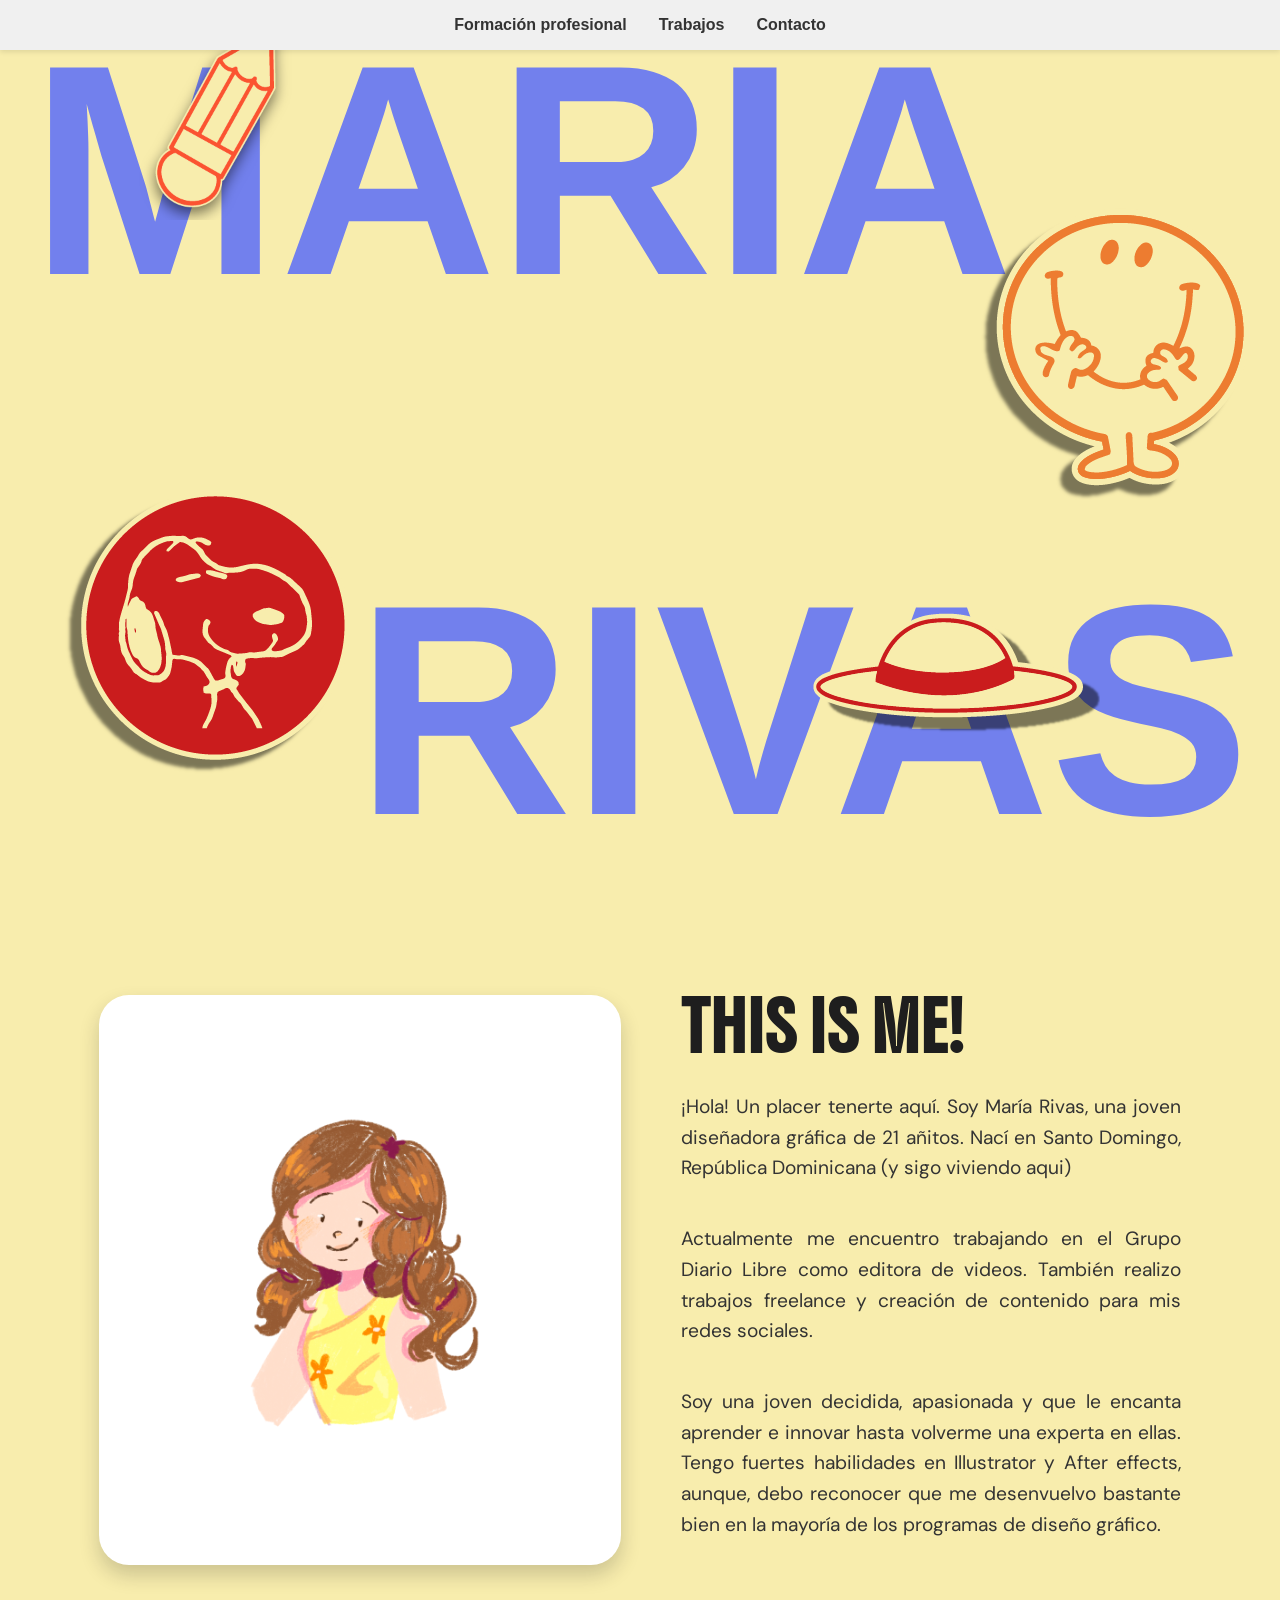
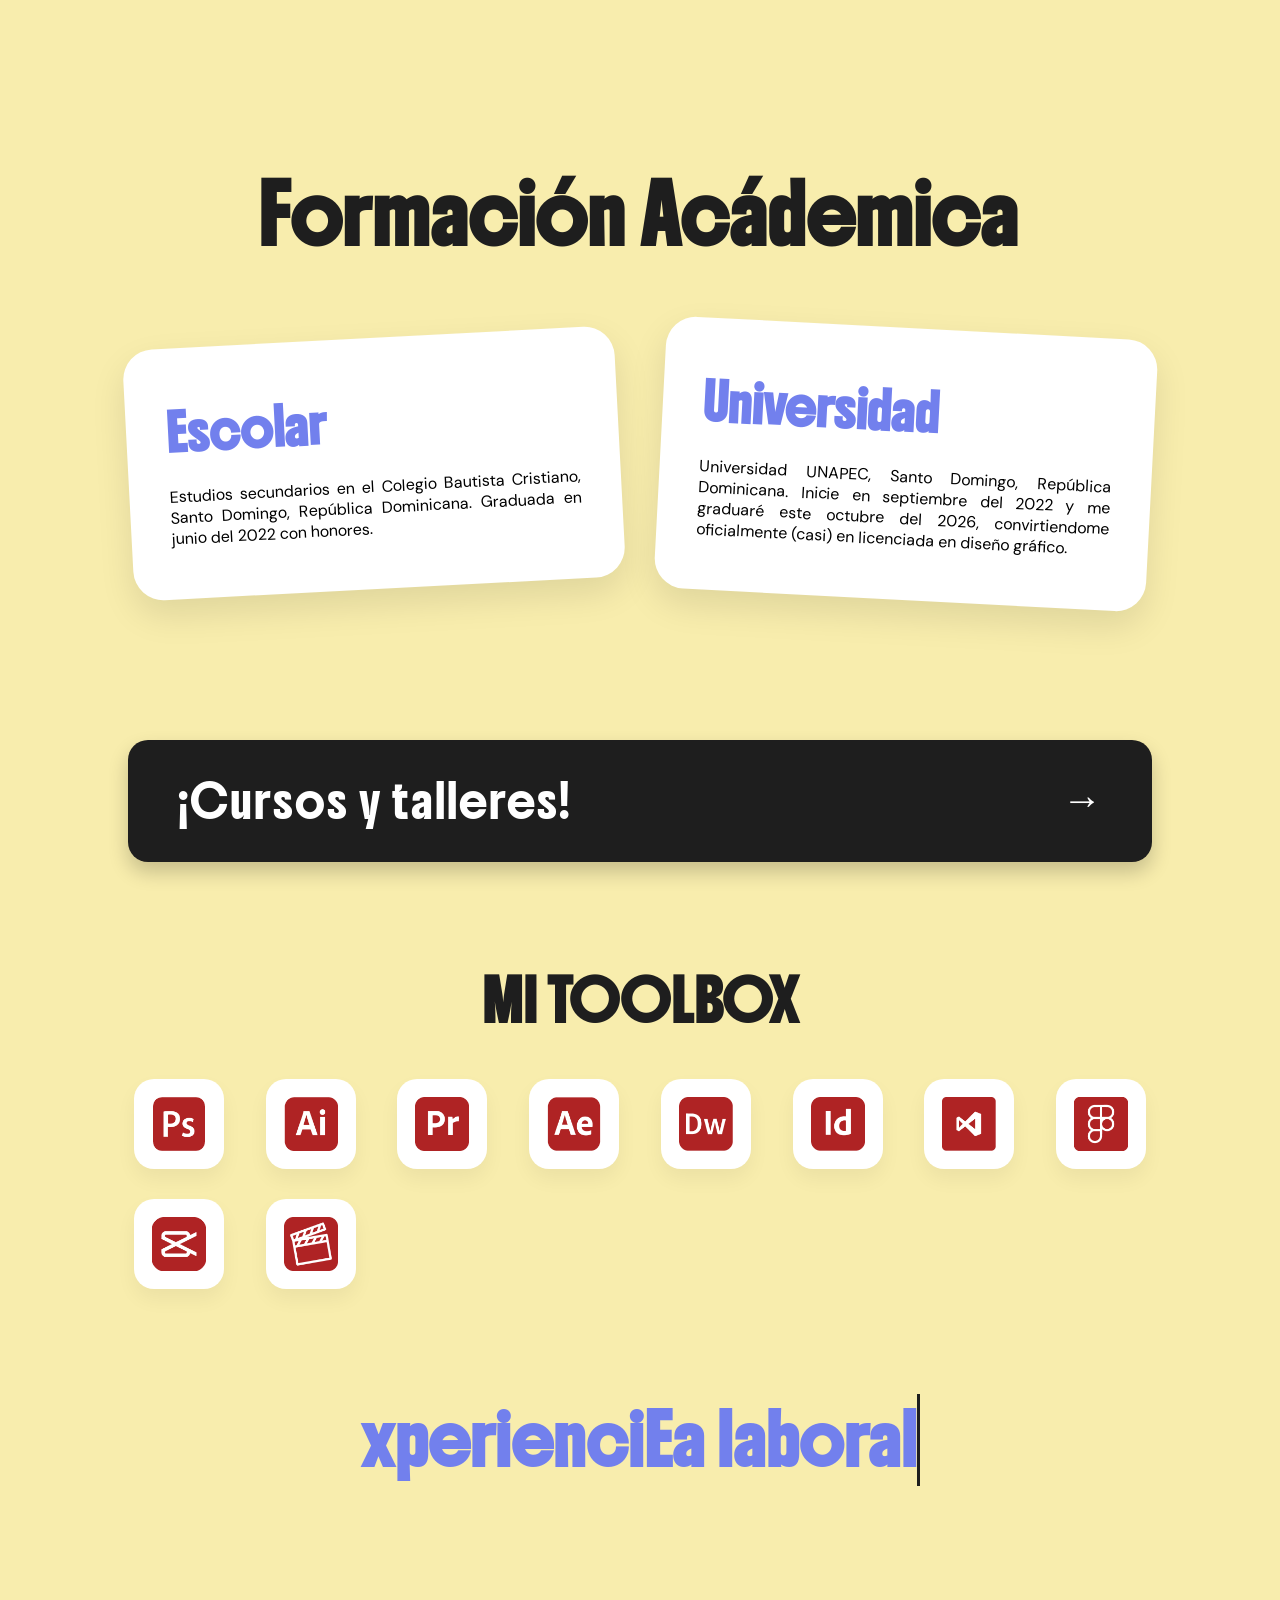
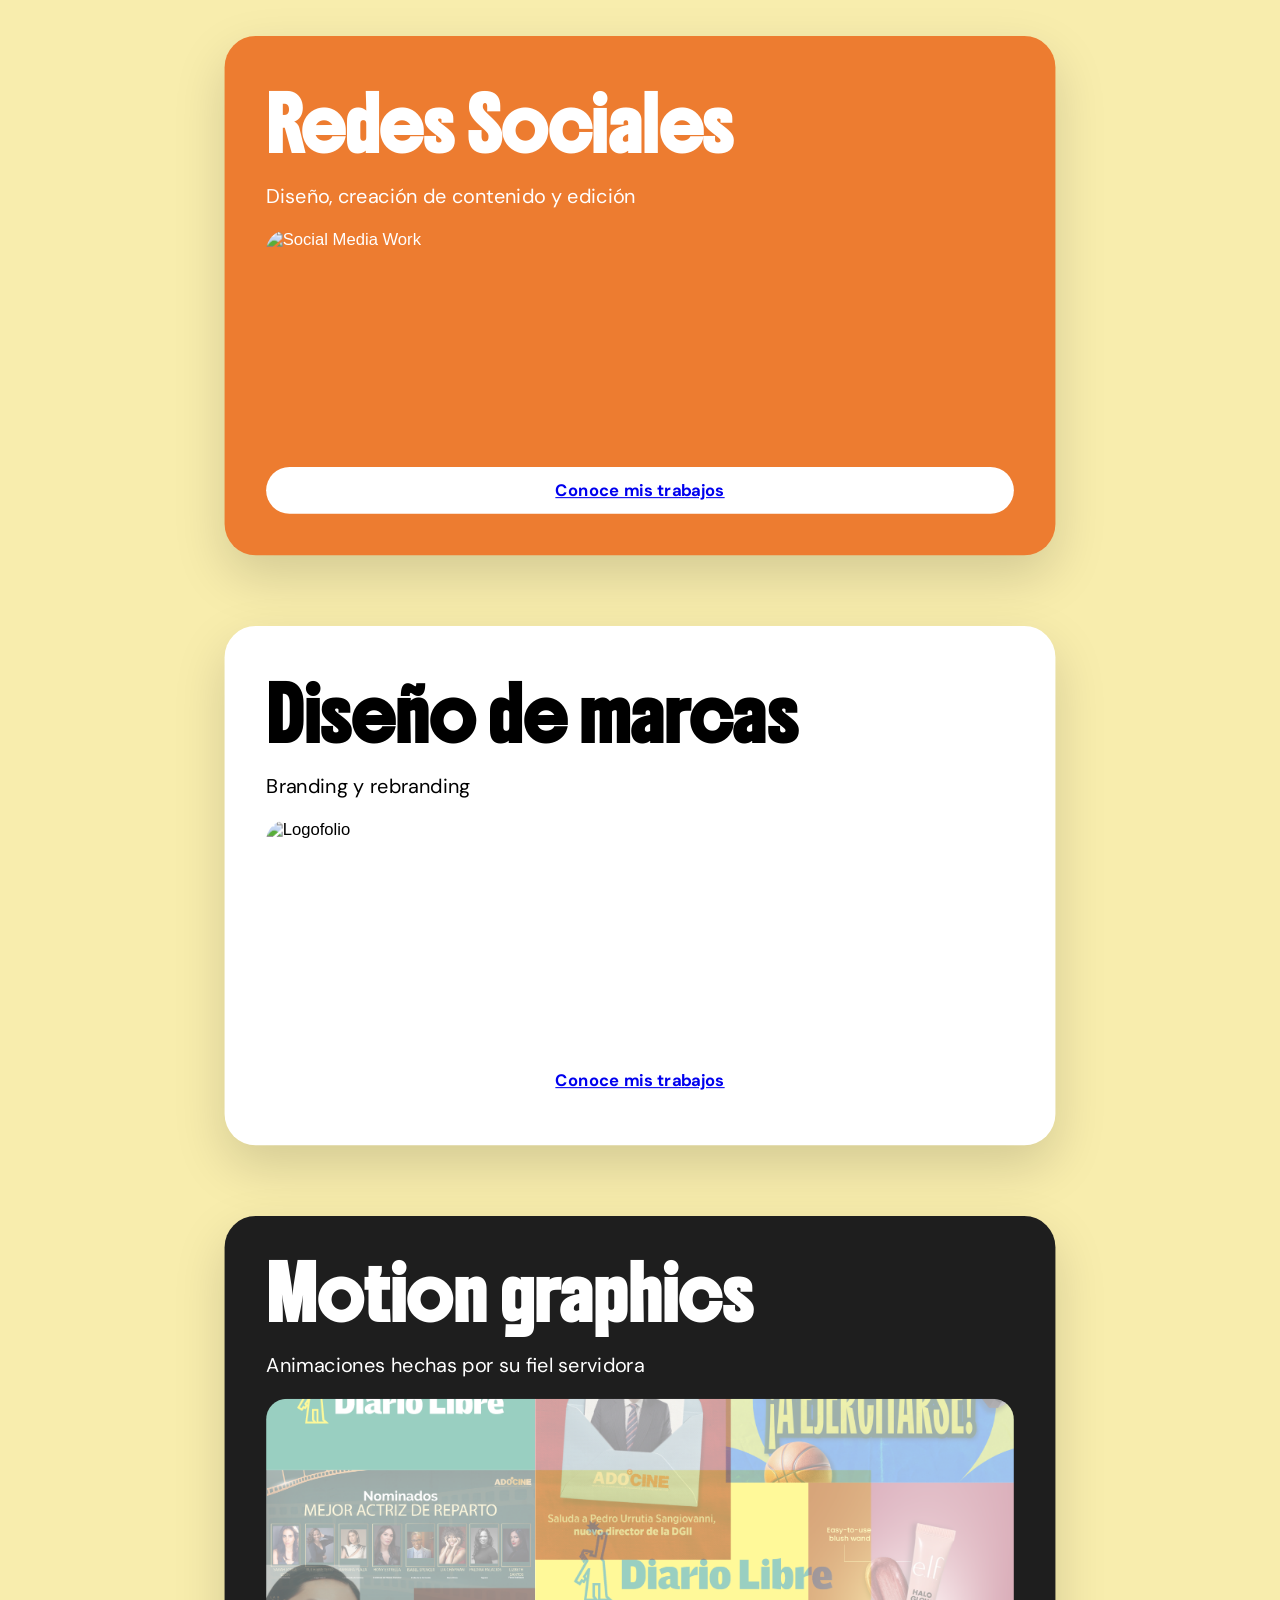
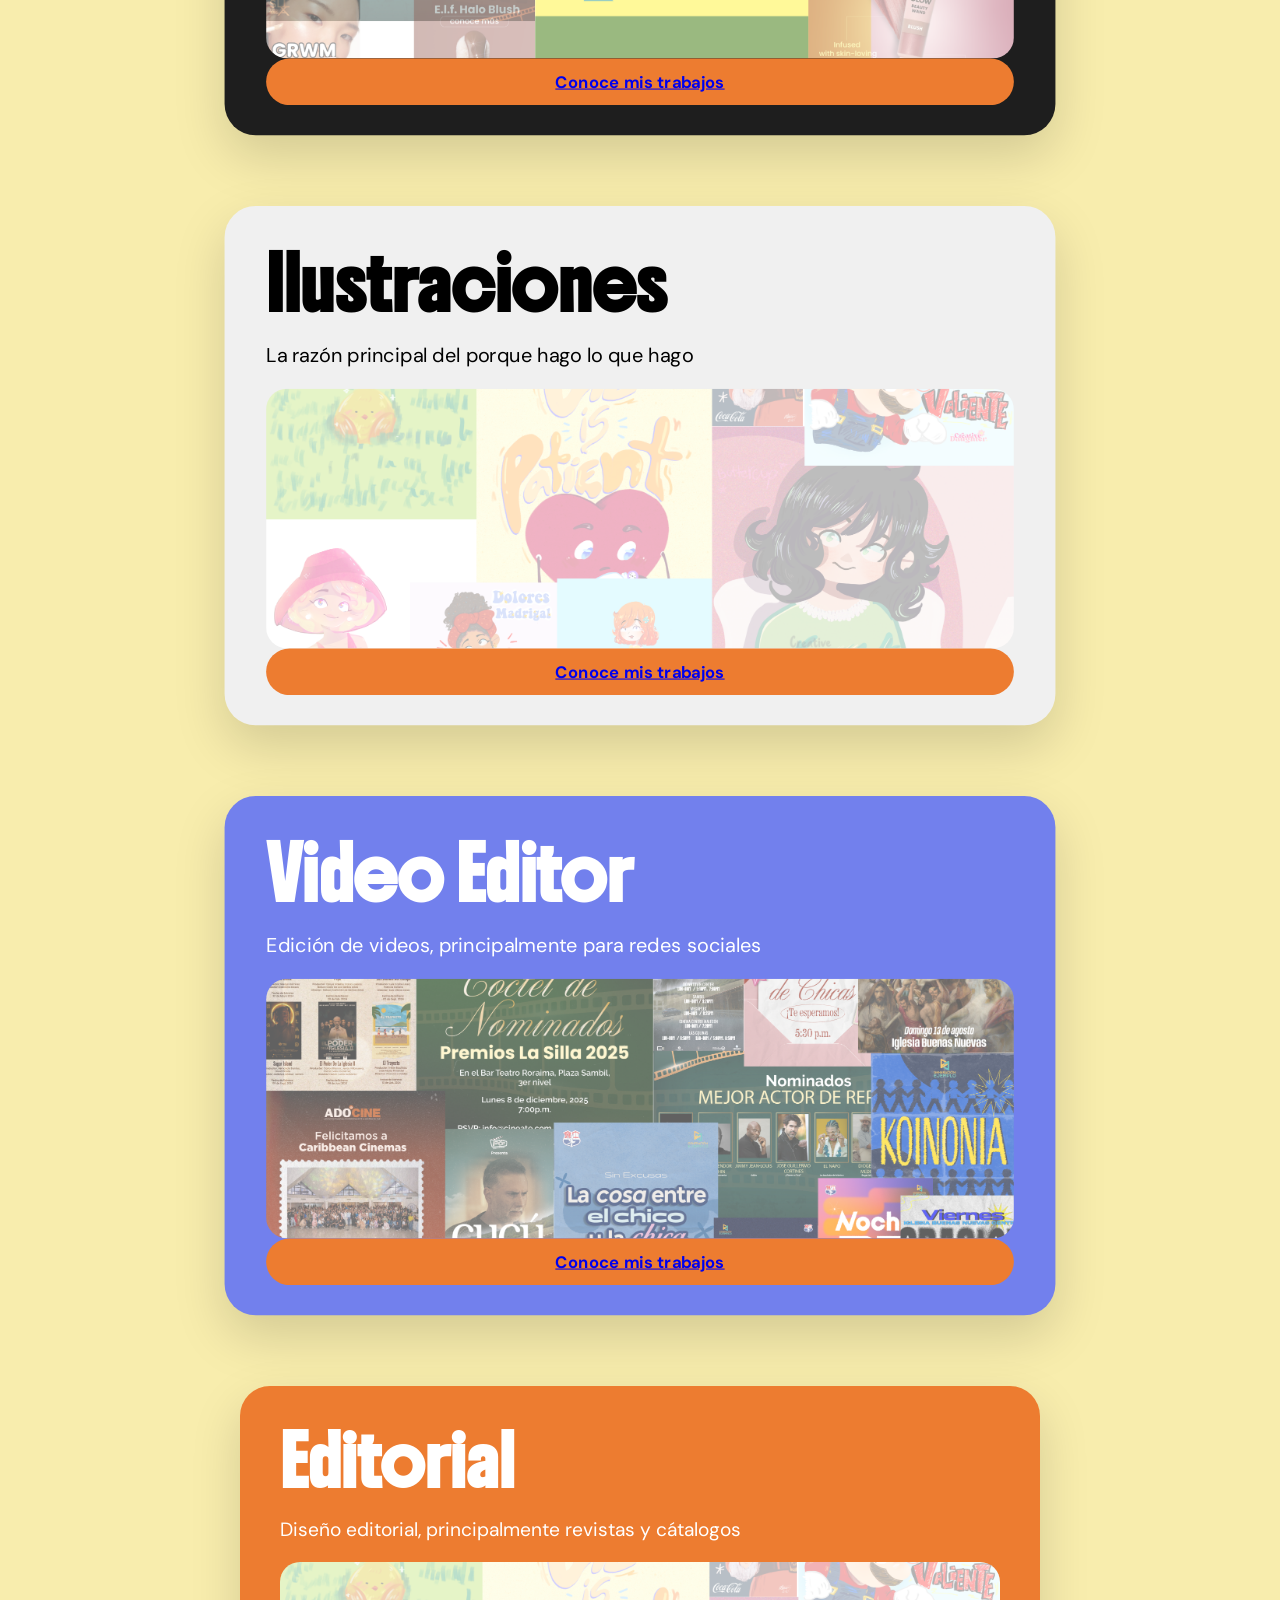
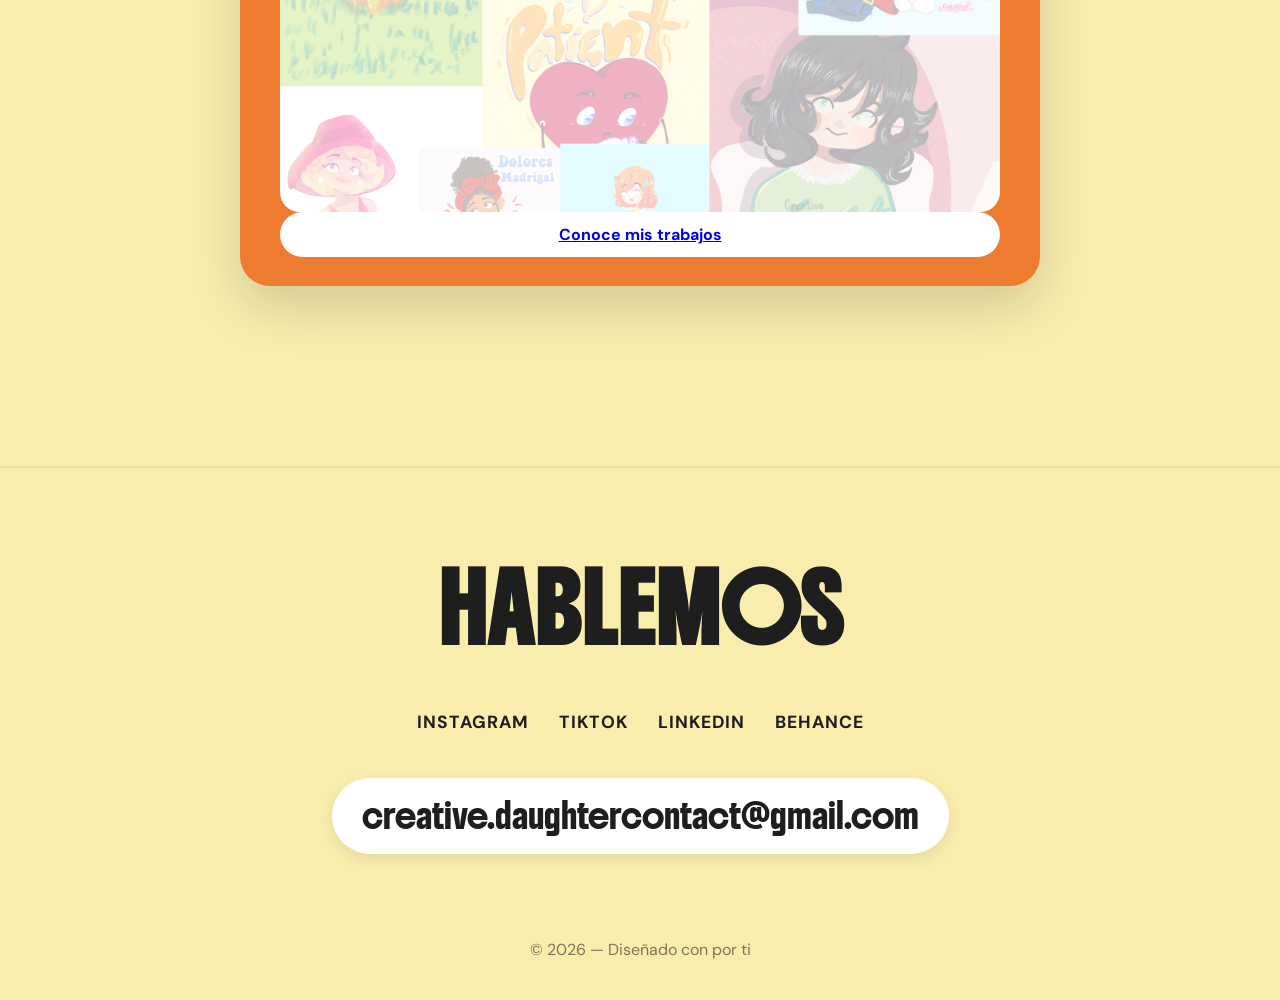
==== commit d66d3cc8: "Update image sources to use Cloudinary links" ====
--- a/index.html
+++ b/index.html
@@ -132,7 +132,7 @@
     <div class="card-content">
       <h2>Redes Sociales</h2>
       <p>Diseño, creación de contenido y edición</p>
-      <img src="multimedia/Diseño sin título/2 copy.png" alt="Social Media Work">
+      <img src="https://res.cloudinary.com/dh9rltust/image/upload/v1775188741/3_g6lgiw.png"  alt="Social Media Work">
       <button class="boton2"><a href="socialmedia.html">Conoce mis trabajos</a></button>
     </div>
   </div>
@@ -141,7 +141,7 @@
     <div class="card-content">
       <h2>Diseño de marcas</h2>
       <p>Branding y rebranding</p>
-      <img src="multimedia/Diseño sin título/1 copy.png" alt="Logofolio">
+      <img src="https://res.cloudinary.com/dh9rltust/image/upload/v1775188743/4_kuhe8z.png" alt="Logofolio">
       <button class="boton2"><a href="logofolio-detail.html">Conoce mis trabajos</a></button>
     </div>
   </div>
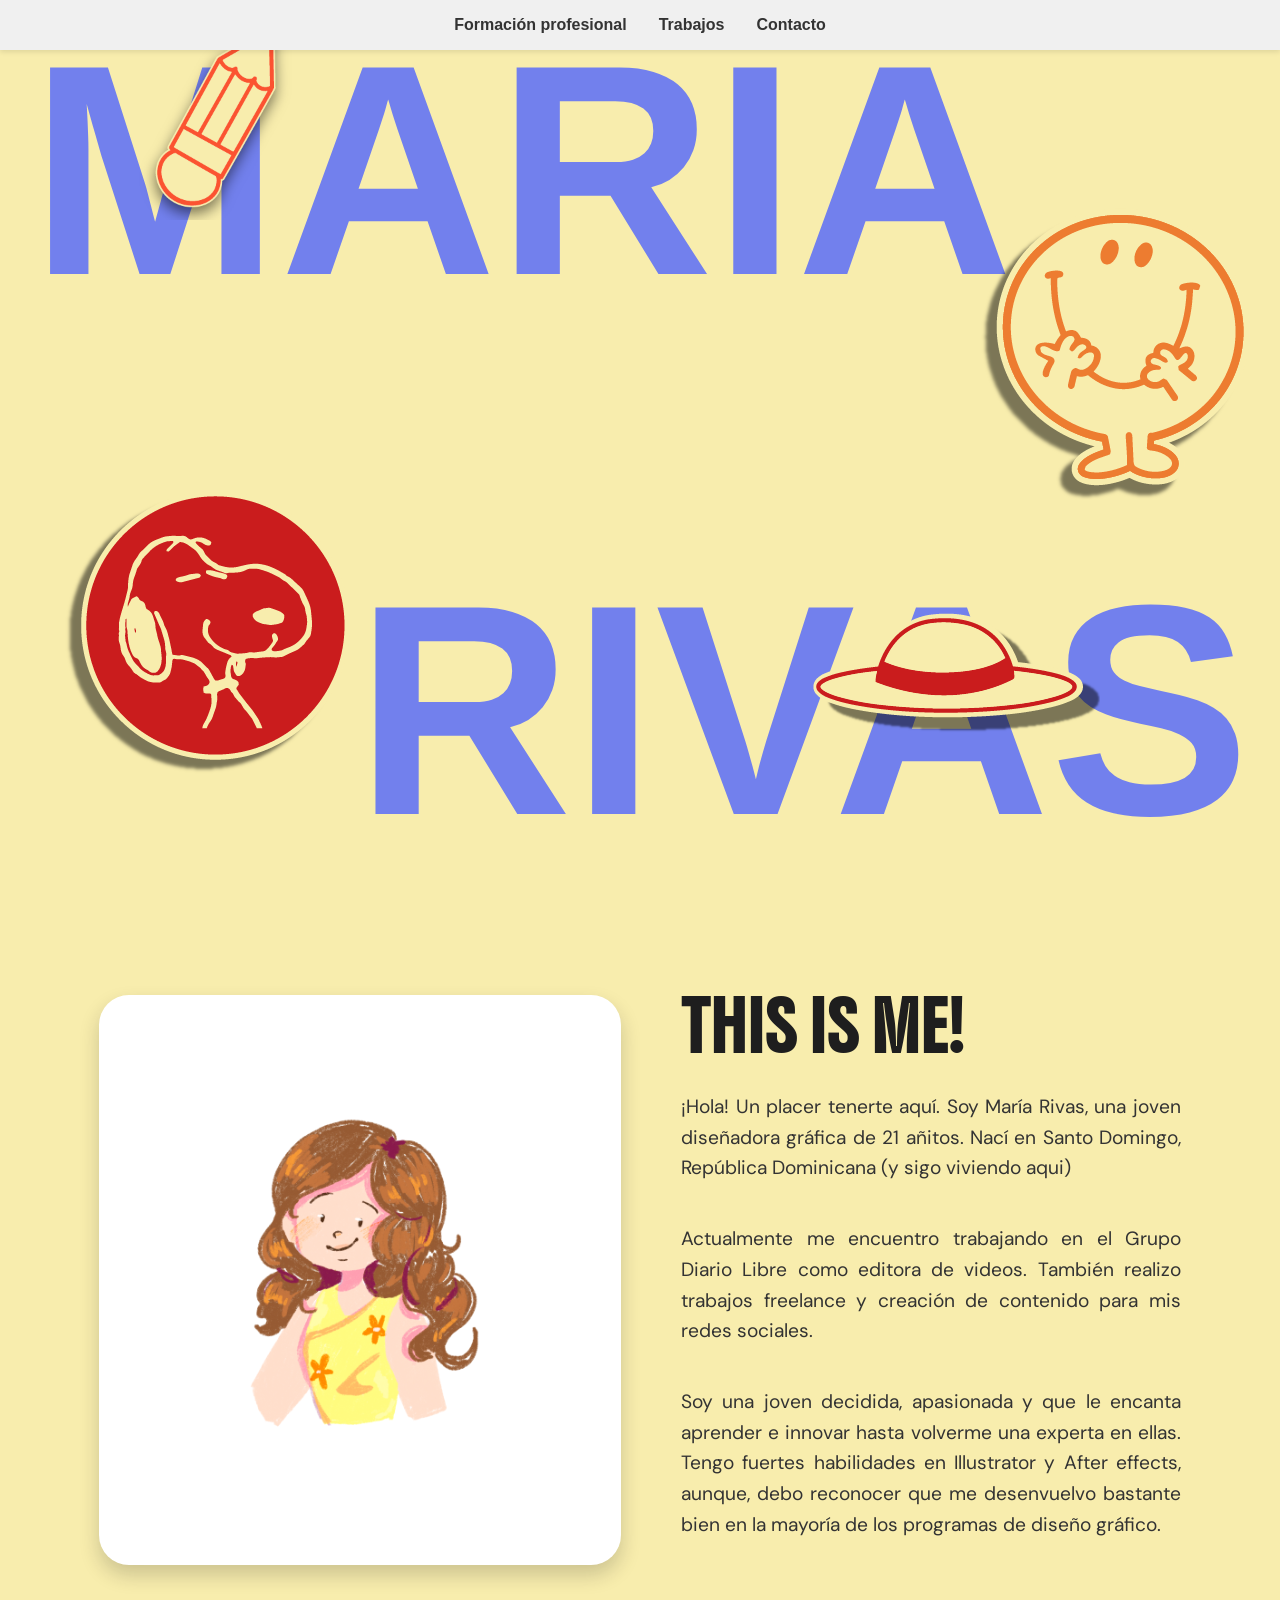
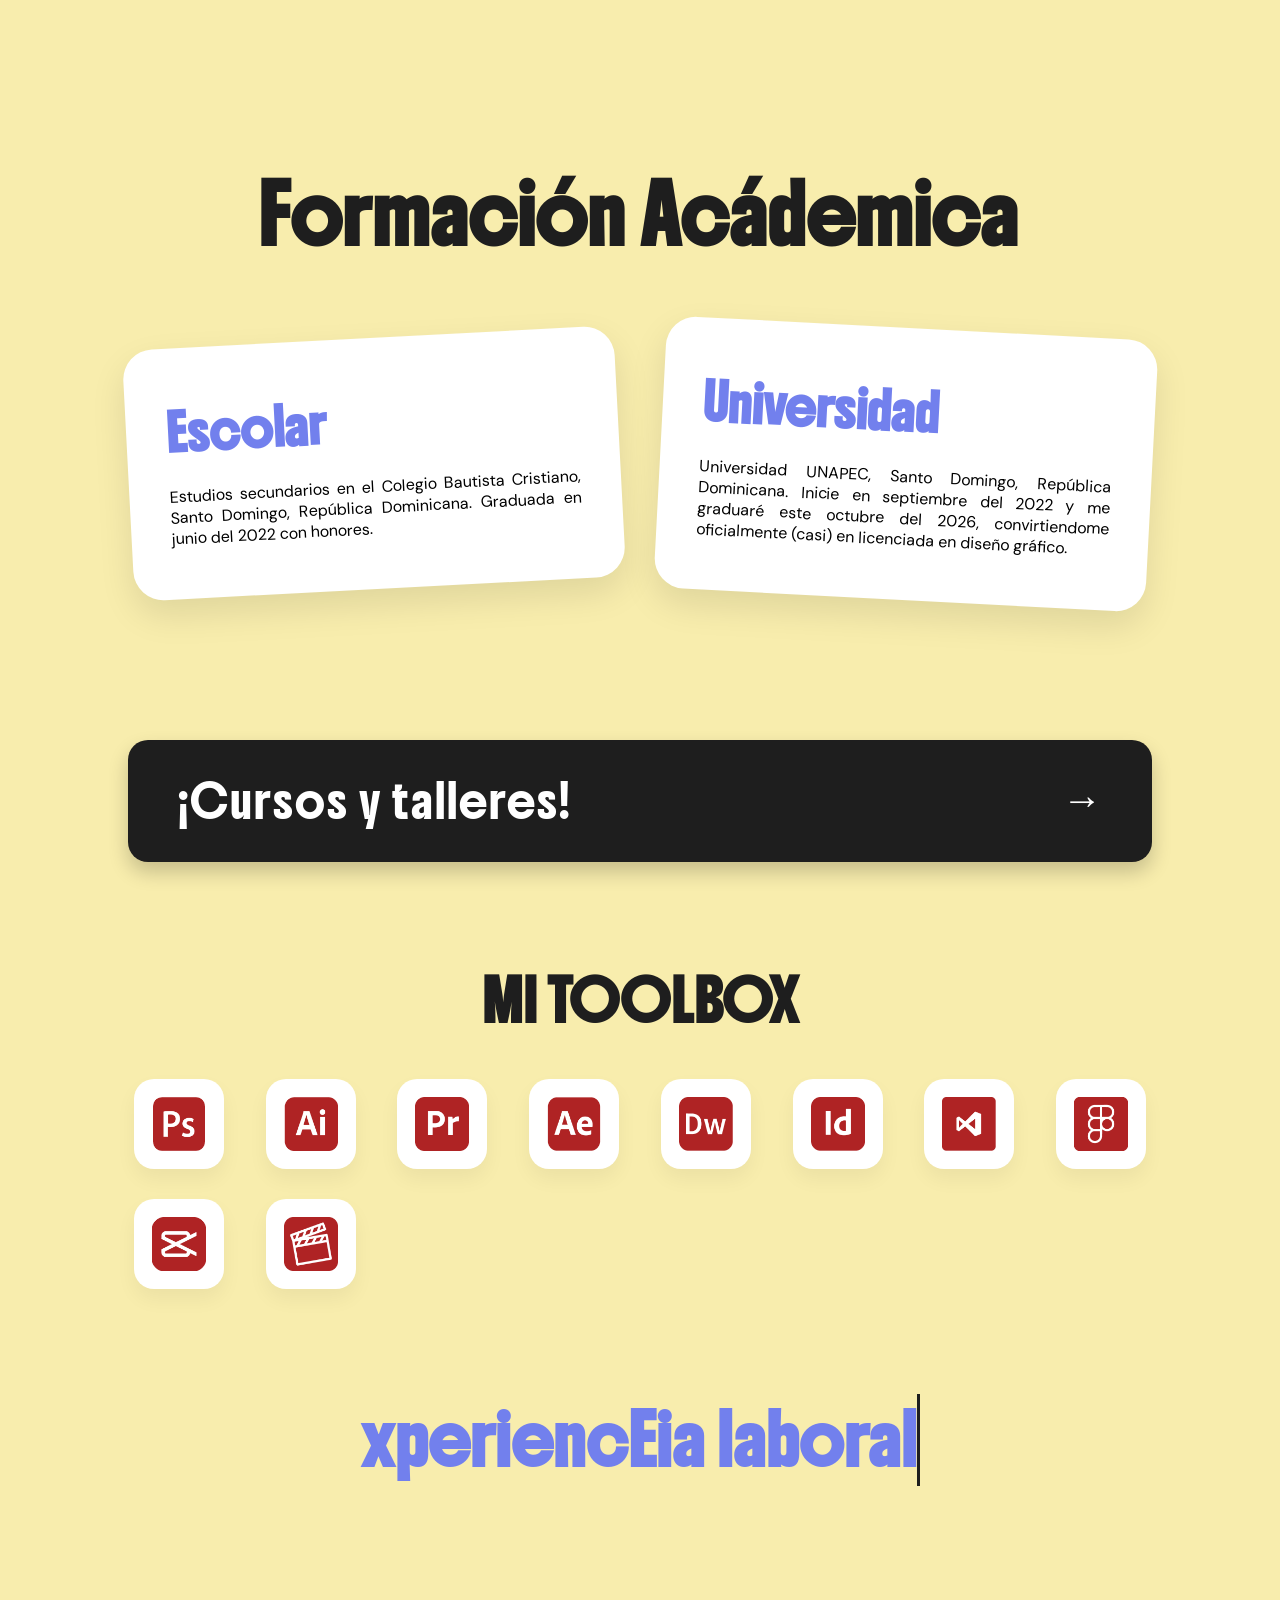
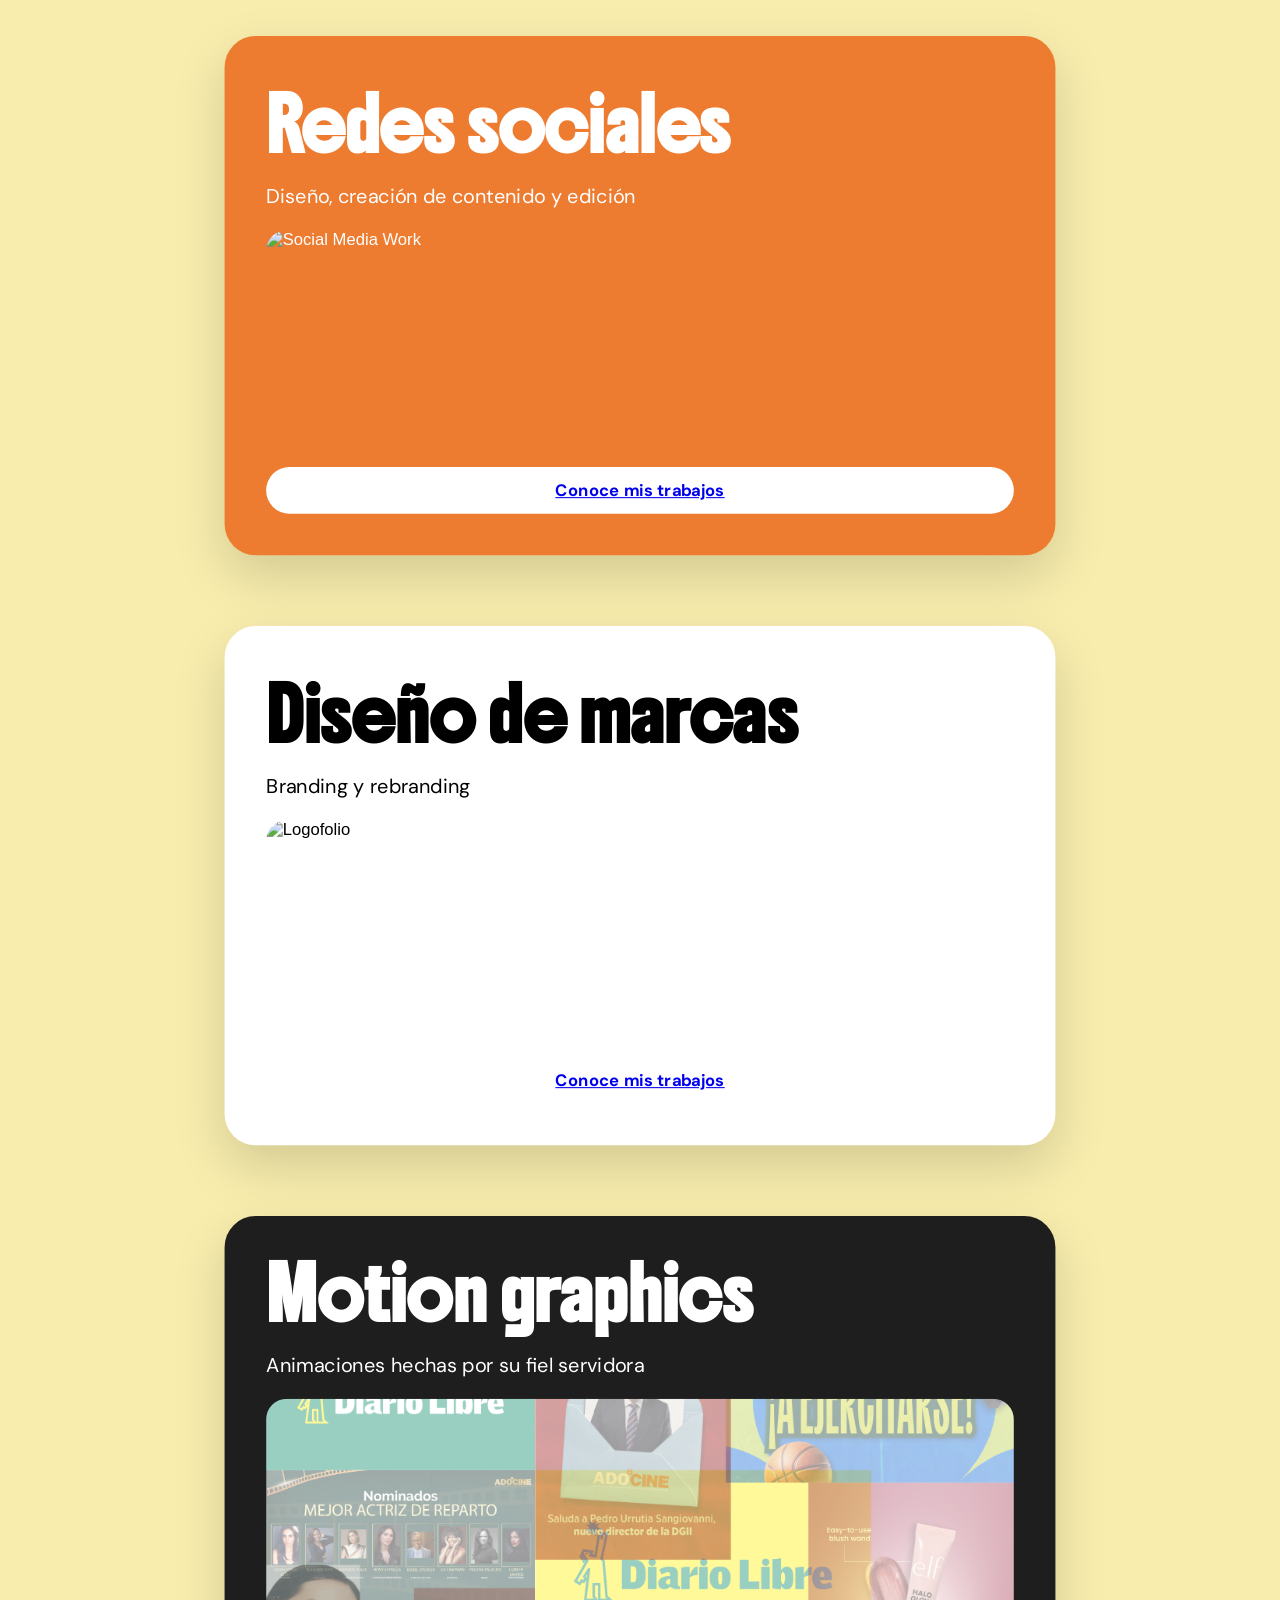
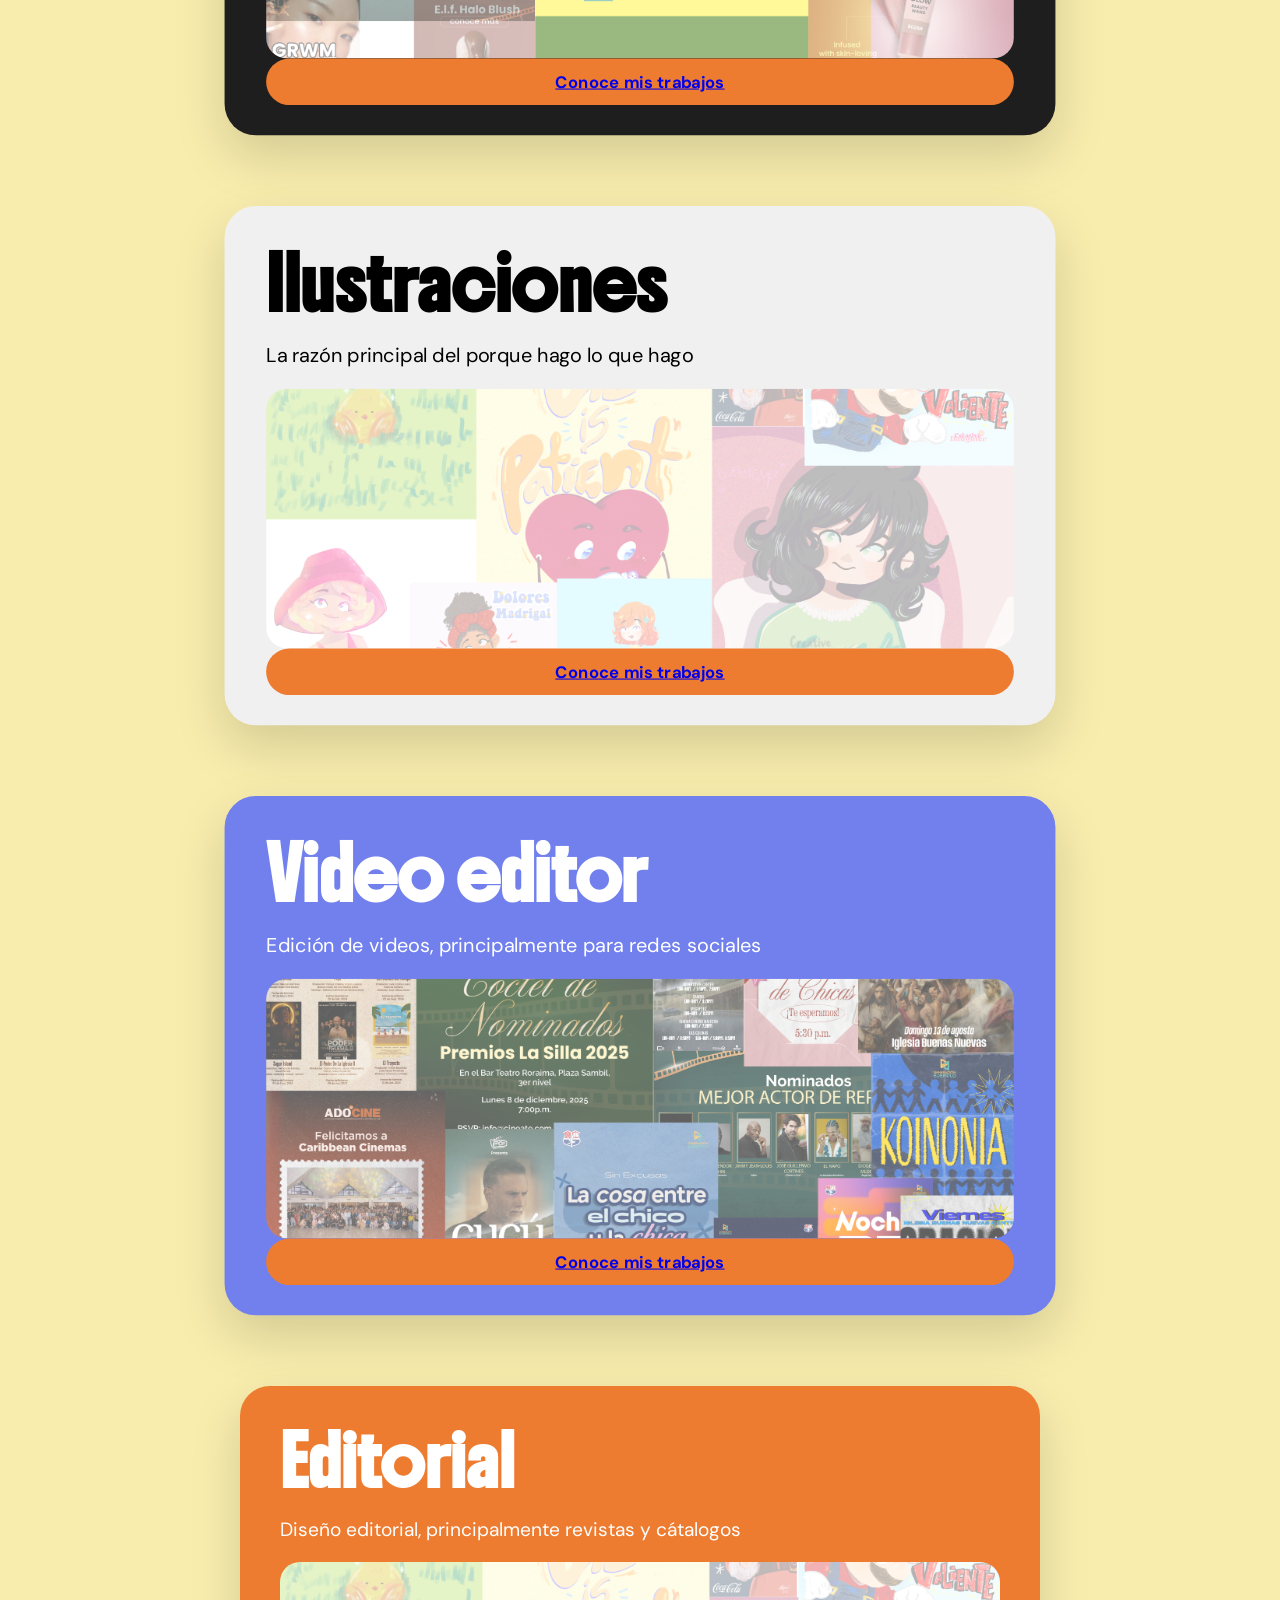
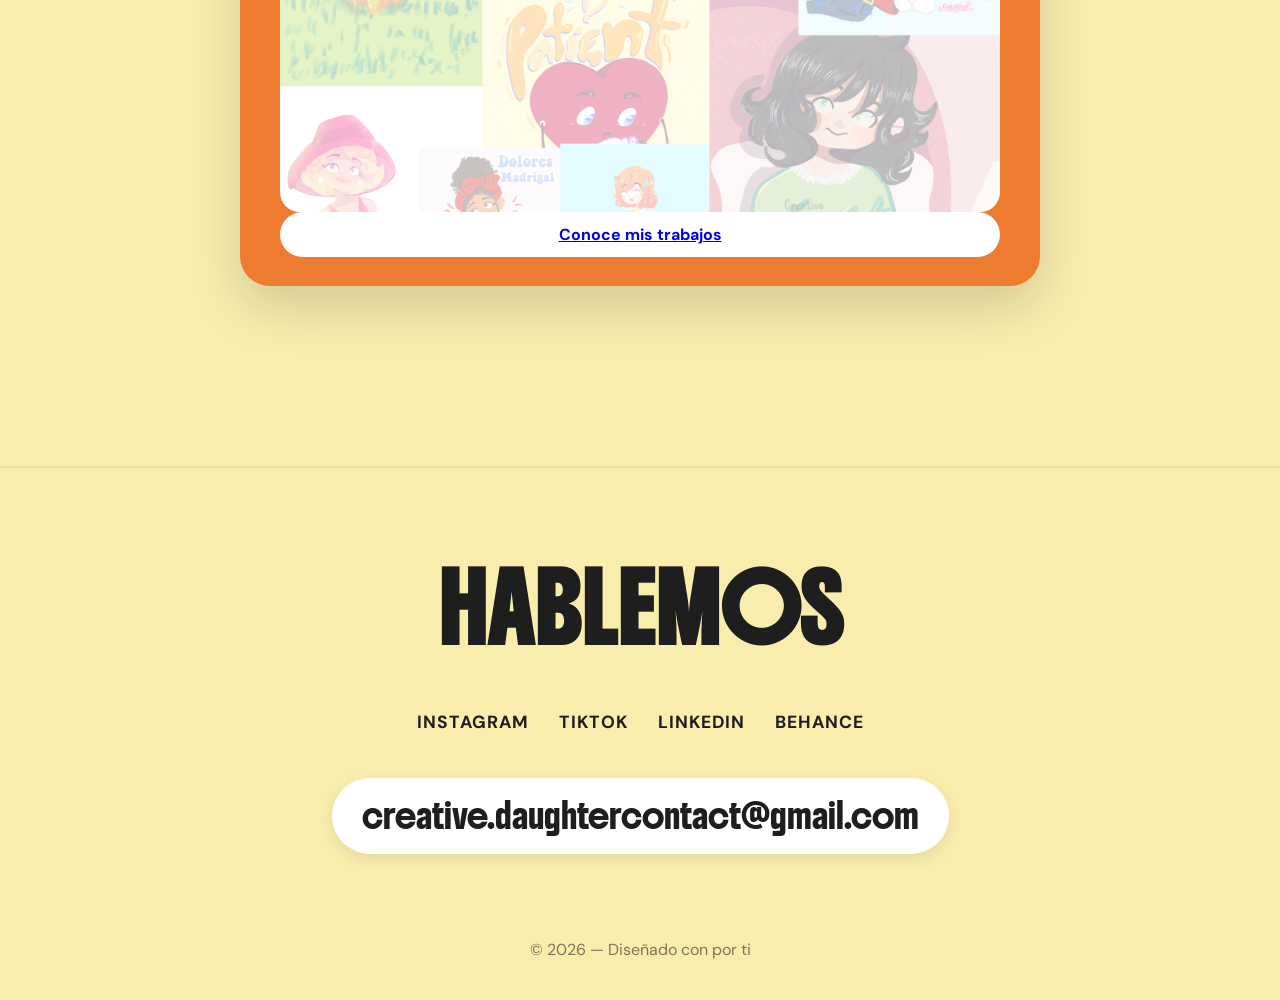
==== commit 6bb42ceb: "Correct capitalization in section headings" ====
--- a/index.html
+++ b/index.html
@@ -130,7 +130,7 @@
 
   <div class="stack-card" id="social-media">
     <div class="card-content">
-      <h2>Redes Sociales</h2>
+      <h2>Redes sociales</h2>
       <p>Diseño, creación de contenido y edición</p>
       <img src="https://res.cloudinary.com/dh9rltust/image/upload/v1775188741/3_g6lgiw.png"  alt="Social Media Work">
       <button class="boton2"><a href="socialmedia.html">Conoce mis trabajos</a></button>
@@ -166,7 +166,7 @@
 
   <div class="stack-card" id="video">
     <div class="card-content">
-      <h2>Video Editor</h2>
+      <h2>Video editor</h2>
       <p>Edición de videos, principalmente para redes sociales</p>
       <img src="multimedia/Diseño sin título/3.png" alt="Video">
       <button class="boton"><a href="video-details.html">Conoce mis trabajos</a></button>
